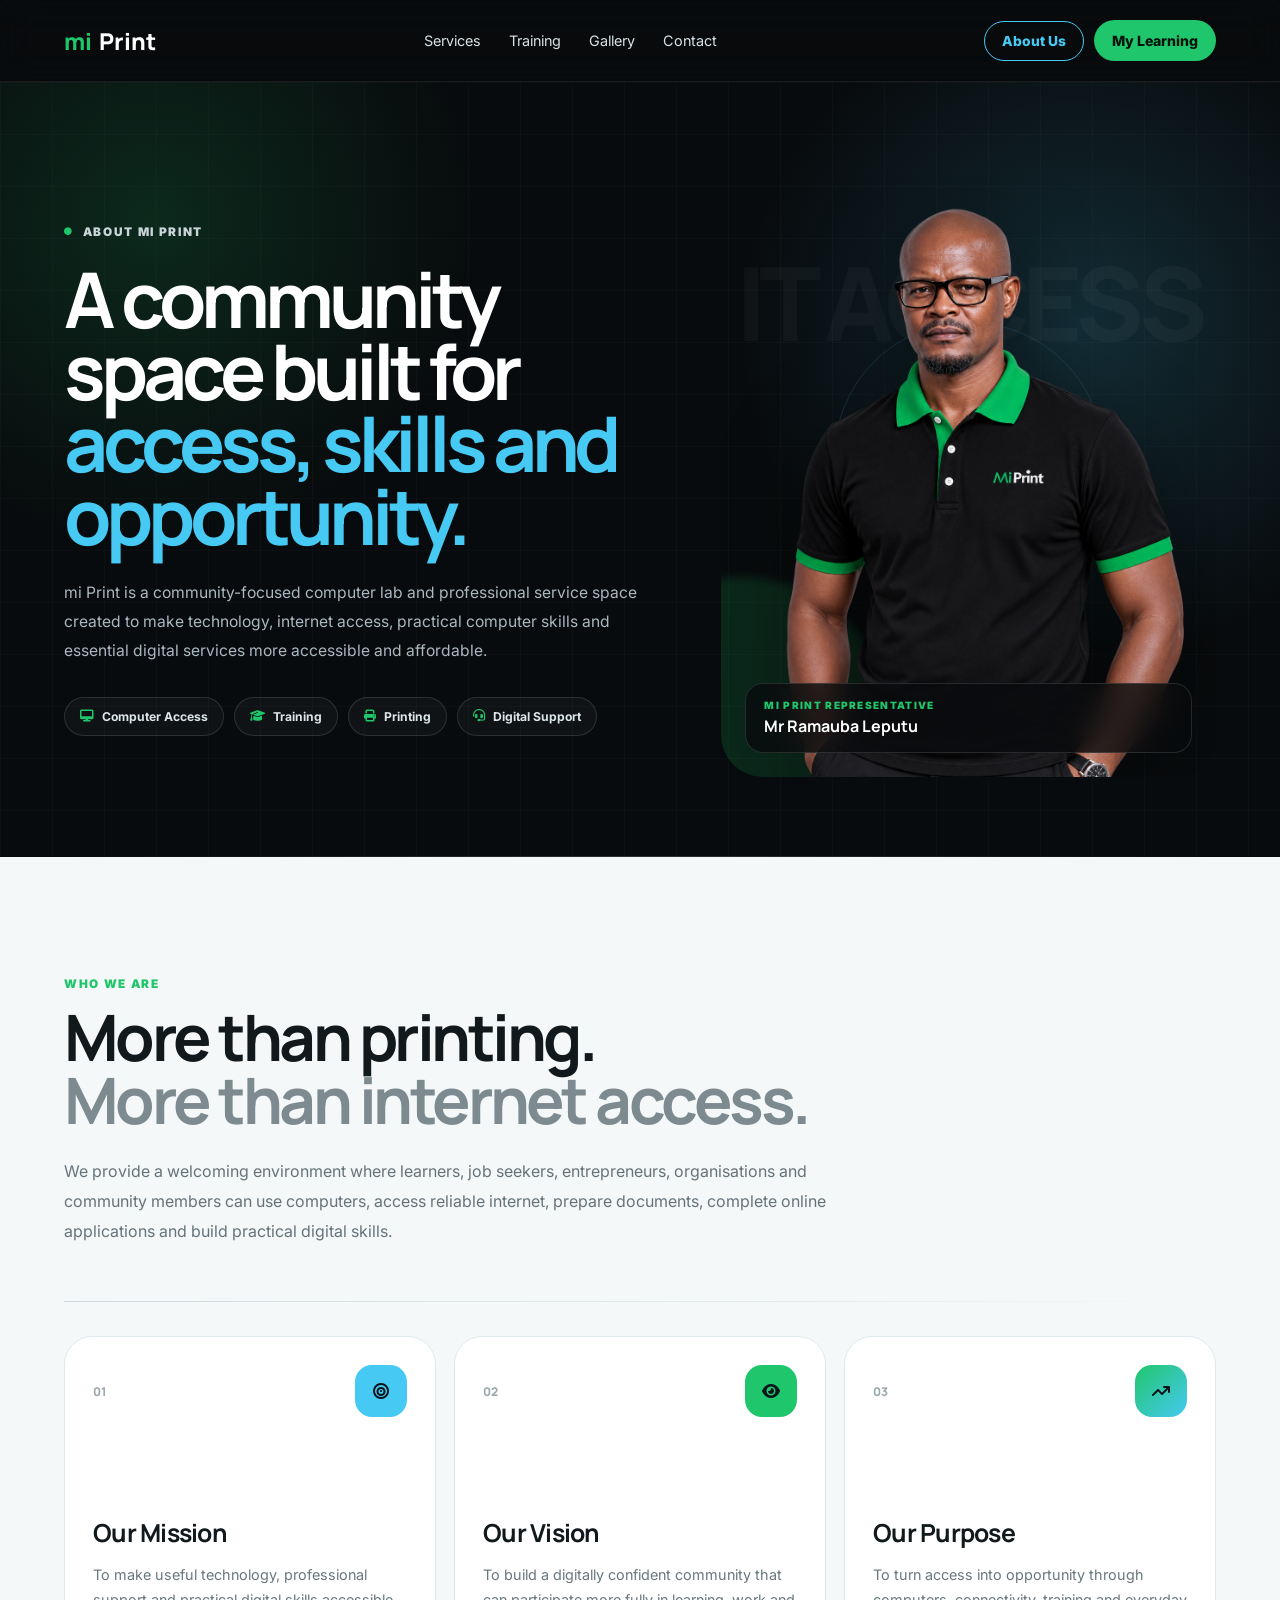
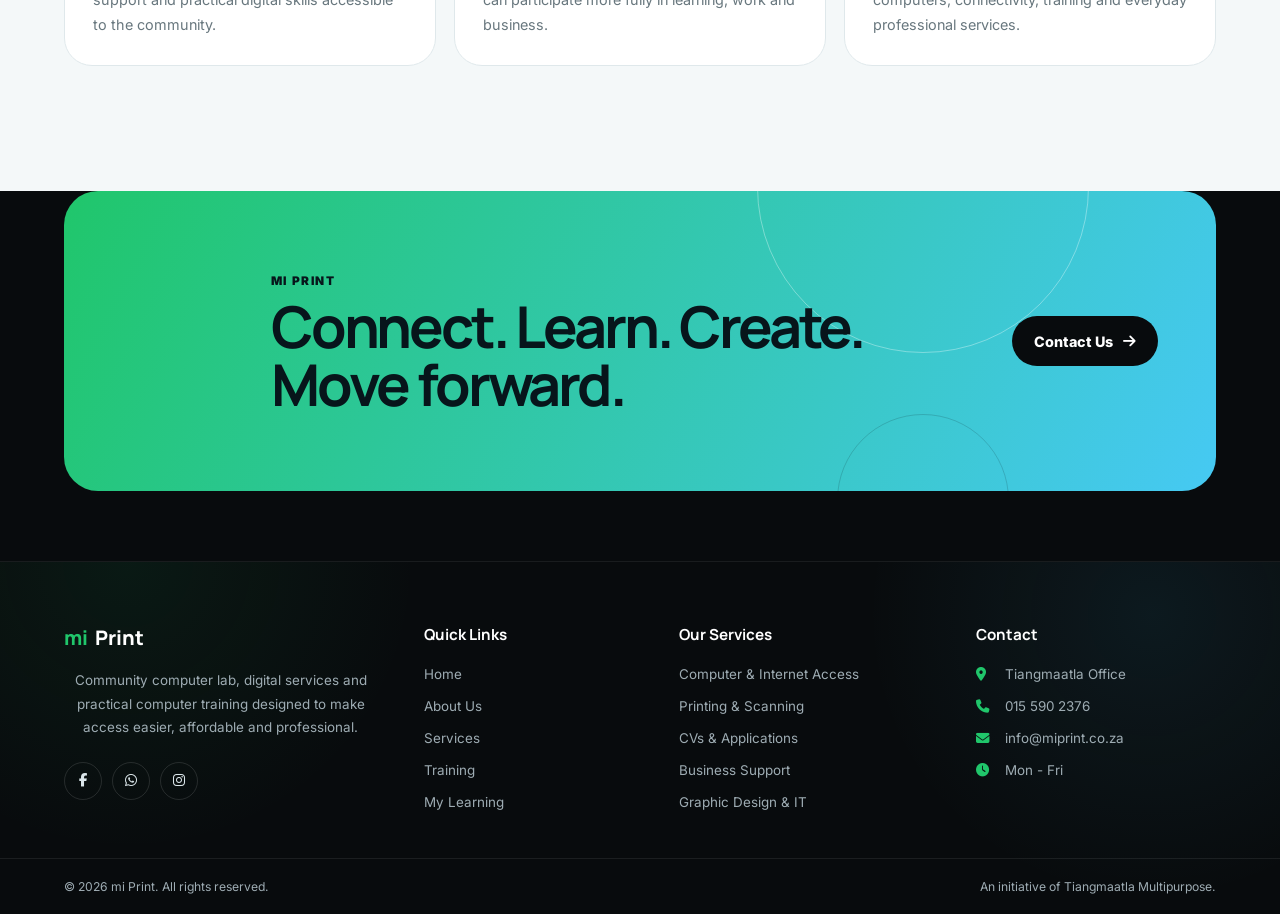
==== about.html @ ff5806e0 "Add files via upload" ====
<!DOCTYPE html>
<html lang="en">
<head>
  <meta charset="UTF-8">
  <meta name="viewport" content="width=device-width, initial-scale=1.0">
  <meta name="description" content="About mi Print - community computer lab, training and digital support initiative.">
  <title>About Us | mi Print</title>

  <link rel="preconnect" href="https://fonts.googleapis.com">
  <link rel="preconnect" href="https://fonts.gstatic.com" crossorigin>
  <link href="https://fonts.googleapis.com/css2?family=Inter:wght@400;500;600;700;800&family=Manrope:wght@500;600;700;800&display=swap" rel="stylesheet">
  <link rel="stylesheet" href="https://cdnjs.cloudflare.com/ajax/libs/font-awesome/6.7.2/css/all.min.css">
  <link rel="stylesheet" href="https://unpkg.com/aos@2.3.1/dist/aos.css">
  <link rel="stylesheet" href="style.css">
  <link rel="stylesheet" href="about.css">
</head>
<body class="about-page">

  <header class="topbar about-topbar">
    <a href="index.html" class="brand" aria-label="mi Print home">
      <span class="brand-mark">mi</span>
      <span class="brand-name">Print</span>
    </a>

    <nav class="nav">
      <a href="index.html#services">Services</a>
      <a href="index.html#training">Training</a>
      <a href="index.html#gallery">Gallery</a>
      <a href="index.html#contact">Contact</a>
    </nav>

    <div class="nav-actions">
      <a href="about.html" class="nav-about active">About Us</a>
      <a href="learning.html" class="nav-cta">My Learning</a>
    </div>
  </header>

  <main>
    <section class="about-hero">
      <div class="hero-copy" data-aos="fade-up">
        <span class="eyebrow"><i class="fa-solid fa-circle"></i> About mi Print</span>
        <h1>A community space built for <span>access, skills and opportunity.</span></h1>
        <p>
          mi Print is a community-focused computer lab and professional service space created to make
          technology, internet access, practical computer skills and essential digital services more
          accessible and affordable.
        </p>

        <div class="about-tags">
          <span><i class="fa-solid fa-desktop"></i> Computer Access</span>
          <span><i class="fa-solid fa-graduation-cap"></i> Training</span>
          <span><i class="fa-solid fa-print"></i> Printing</span>
          <span><i class="fa-solid fa-headset"></i> Digital Support</span>
        </div>
      </div>

      <div class="hero-person" data-aos="fade-left">
        <div class="person-stage">
          <span class="stage-word">IT ACCESS</span>
          <div class="stage-orbit orbit-one"></div>
          <div class="stage-orbit orbit-two"></div>
          <img src="assets/images/im/003.png" alt="mi Print representative">
          <div class="person-badge">
            <span>mi Print Representative</span>
            <strong>Mr Ramauba Leputu</strong>
          </div>
        </div>
      </div>
    </section>

    <section class="about-story">
      <div class="story-intro" data-aos="fade-up">
        <span class="section-kicker">Who we are</span>
        <h2>More than printing. <span>More than internet access.</span></h2>
        <p>
          We provide a welcoming environment where learners, job seekers, entrepreneurs, organisations
          and community members can use computers, access reliable internet, prepare documents, complete
          online applications and build practical digital skills.
        </p>
      </div>

      <div class="story-divider" aria-hidden="true"></div>

      <div class="about-story-grid">
        <article data-aos="fade-up" data-aos-delay="50">
          <div class="value-head">
            <span>01</span>
            <i class="fa-solid fa-bullseye"></i>
          </div>
          <h3>Our Mission</h3>
          <p>To make useful technology, professional support and practical digital skills accessible to the community.</p>
        </article>

        <article data-aos="fade-up" data-aos-delay="100">
          <div class="value-head">
            <span>02</span>
            <i class="fa-solid fa-eye"></i>
          </div>
          <h3>Our Vision</h3>
          <p>To build a digitally confident community that can participate more fully in learning, work and business.</p>
        </article>

        <article data-aos="fade-up" data-aos-delay="150">
          <div class="value-head">
            <span>03</span>
            <i class="fa-solid fa-arrow-trend-up"></i>
          </div>
          <h3>Our Purpose</h3>
          <p>To turn access into opportunity through computers, connectivity, training and everyday professional services.</p>
        </article>
      </div>
    </section>

    <section class="about-bottom-cta" data-aos="fade-up">
      <div class="cta-lines" aria-hidden="true"></div>
      <div>
        <span>mi Print</span>
        <h2>Connect. Learn. Create. <strong>Move forward.</strong></h2>
      </div>
      <a href="index.html#contact" class="btn btn-light">Contact Us <i class="fa-solid fa-arrow-right"></i></a>
    </section>
  </main>

  <footer class="site-footer about-footer">
    <div class="footer-main">
      <div class="footer-brand-block">
        <a href="index.html" class="brand footer-brand">
          <span class="brand-mark">mi</span>
          <span class="brand-name">Print</span>
        </a>
        <p>Community computer lab, digital services and practical computer training designed to make access easier, affordable and professional.</p>
        <div class="footer-socials">
          <a href="#" aria-label="Facebook"><i class="fa-brands fa-facebook-f"></i></a>
          <a href="#" aria-label="WhatsApp"><i class="fa-brands fa-whatsapp"></i></a>
          <a href="#" aria-label="Instagram"><i class="fa-brands fa-instagram"></i></a>
        </div>
      </div>

      <div class="footer-column">
        <h4>Quick Links</h4>
        <a href="index.html">Home</a>
        <a href="about.html">About Us</a>
        <a href="index.html#services">Services</a>
        <a href="index.html#training">Training</a>
        <a href="learning.html">My Learning</a>
      </div>

      <div class="footer-column">
        <h4>Our Services</h4>
        <a href="index.html#services">Computer & Internet Access</a>
        <a href="index.html#services">Printing & Scanning</a>
        <a href="index.html#services">CVs & Applications</a>
        <a href="index.html#services">Business Support</a>
        <a href="index.html#services">Graphic Design & IT</a>
      </div>

      <div class="footer-column">
        <h4>Contact</h4>
        <span><i class="fa-solid fa-location-dot"></i> Tiangmaatla Office</span>
        <span><i class="fa-solid fa-phone"></i> 015 590 2376</span>
        <span><i class="fa-solid fa-envelope"></i> info@miprint.co.za</span>
        <span><i class="fa-solid fa-clock"></i> Mon - Fri</span>
      </div>
    </div>

    <div class="footer-bottom">
      <span>© 2026 mi Print. All rights reserved.</span>
      <span>An initiative of Tiangmaatla Multipurpose.</span>
    </div>
  </footer>

  <script src="https://unpkg.com/aos@2.3.1/dist/aos.js"></script>
  <script>AOS.init({duration:700, once:true, offset:50});</script>
</body>
</html>
---- style.css ----
* {
  box-sizing: border-box;
  margin: 0;
  padding: 0;
}

:root {
  --green: #20c66b;
  --green-dark: #12934b;
  --blue: #46c9f3;
  --black: #080b0d;
  --black-soft: #11171b;
  --white: #ffffff;
  --muted: #91a0a8;
  --surface: #f5f8f9;
  --border: rgba(255,255,255,.10);
  --radius-lg: 32px;
  --radius-md: 22px;
}

html {
  scroll-behavior: smooth;
}

body {
  font-family: "Inter", sans-serif;
  color: var(--black);
  background: var(--white);
  overflow-x: hidden;
}

a {
  color: inherit;
  text-decoration: none;
}

img {
  width: 100%;
  display: block;
}

.topbar {
  height: 82px;
  display: flex;
  align-items: center;
  justify-content: space-between;
  gap: 30px;
  padding: 0 5vw;
  background: rgba(8,11,13,.94);
  color: var(--white);
  position: sticky;
  top: 0;
  z-index: 1000;
  backdrop-filter: blur(18px);
}

.brand {
  display: inline-flex;
  align-items: center;
  gap: 7px;
  font-family: "Manrope", sans-serif;
  font-size: 1.45rem;
  font-weight: 800;
}

.brand-mark {
  color: var(--green);
}

.brand-name {
  color: var(--white);
}

.nav {
  display: flex;
  gap: 28px;
  font-size: .9rem;
  color: #d9e2e6;
}

.nav a:hover {
  color: var(--blue);
}

.nav-cta {
  background: var(--green);
  color: #05130a;
  padding: 12px 18px;
  border-radius: 999px;
  font-size: .88rem;
  font-weight: 800;
}

.hero {
  min-height: calc(100vh - 82px);
  background:
    radial-gradient(circle at 20% 10%, rgba(32,198,107,.14), transparent 28%),
    radial-gradient(circle at 78% 26%, rgba(70,201,243,.13), transparent 26%),
    var(--black);
  color: var(--white);
  padding: 80px 5vw;
  display: grid;
  grid-template-columns: 1.02fr .98fr;
  gap: 6vw;
  align-items: center;
  position: relative;
  overflow: hidden;
}

.hero-content {
  max-width: 700px;
  position: relative;
  z-index: 2;
}

.eyebrow,
.section-kicker {
  display: inline-flex;
  align-items: center;
  gap: 10px;
  font-size: .77rem;
  font-weight: 800;
  letter-spacing: .14em;
  text-transform: uppercase;
}

.eyebrow {
  color: #b7c7ce;
}

.eyebrow i {
  color: var(--green);
  font-size: .45rem;
}

.hero h1 {
  font-family: "Manrope", sans-serif;
  font-size: clamp(3.4rem, 6vw, 7rem);
  line-height: .92;
  letter-spacing: -.065em;
  margin: 25px 0 30px;
}

.hero h1 span {
  color: var(--blue);
}

.hero p {
  max-width: 660px;
  color: #aebcc3;
  line-height: 1.8;
  font-size: 1.04rem;
}

.hero-actions,
.cta-actions {
  display: flex;
  flex-wrap: wrap;
  gap: 12px;
  margin-top: 34px;
}

.btn {
  min-height: 50px;
  display: inline-flex;
  align-items: center;
  justify-content: center;
  gap: 10px;
  padding: 0 22px;
  border-radius: 999px;
  font-weight: 800;
  font-size: .9rem;
  transition: .25s ease;
}

.btn-primary {
  background: var(--green);
  color: #05130a;
}

.btn-primary:hover {
  transform: translateY(-2px);
  background: #32d87e;
}

.btn-ghost {
  border: 1px solid rgba(255,255,255,.18);
  color: var(--white);
}

.btn-ghost:hover {
  border-color: var(--blue);
  color: var(--blue);
}

.hero-stats {
  display: grid;
  grid-template-columns: repeat(3, 1fr);
  gap: 10px;
  margin-top: 52px;
}

.hero-stats div {
  padding: 20px 16px;
  border-top: 1px solid rgba(255,255,255,.16);
}

.hero-stats strong,
.hero-stats span {
  display: block;
}

.hero-stats strong {
  font-family: "Manrope", sans-serif;
  font-size: 1rem;
}

.hero-stats span {
  margin-top: 6px;
  color: #7f9098;
  font-size: .75rem;
}

.hero-visual {
  position: relative;
  z-index: 2;
}

.visual-frame {
  min-height: 620px;
  border-radius: 36px;
  overflow: hidden;
  position: relative;
  border: 1px solid rgba(255,255,255,.1);
}

.visual-frame::after {
  content: "";
  position: absolute;
  inset: 0;
  background: linear-gradient(to top, rgba(4,8,10,.68), transparent 55%);
}

.visual-frame > img {
  width: 100%;
  height: 100%;
  min-height: 620px;
  object-fit: cover;
}

.floating-card {
  position: absolute;
  z-index: 3;
  display: flex;
  align-items: center;
  gap: 14px;
  background: rgba(8,11,13,.84);
  border: 1px solid rgba(255,255,255,.12);
  backdrop-filter: blur(14px);
  padding: 15px 18px;
  border-radius: 18px;
  min-width: 215px;
}

.floating-card i {
  width: 40px;
  height: 40px;
  display: grid;
  place-items: center;
  border-radius: 12px;
  background: rgba(32,198,107,.15);
  color: var(--green);
}

.floating-card strong,
.floating-card span {
  display: block;
}

.floating-card strong {
  font-size: .88rem;
}

.floating-card span {
  color: #9aabb3;
  font-size: .7rem;
  margin-top: 3px;
}

.card-top {
  top: 30px;
  right: 30px;
}

.card-bottom {
  bottom: 30px;
  left: 30px;
}

.section {
  padding: 110px 5vw;
}

.services-section {
  background: var(--surface);
}

.section-heading {
  max-width: 760px;
  margin-bottom: 48px;
}

.section-kicker {
  color: var(--green-dark);
}

.section-heading h2,
.training-copy h2,
.cta-content h2 {
  font-family: "Manrope", sans-serif;
  letter-spacing: -.045em;
}

.section-heading h2 {
  font-size: clamp(2.4rem, 4.5vw, 4.7rem);
  margin: 12px 0 18px;
}

.section-heading p {
  color: #627078;
  line-height: 1.75;
}

.services-grid {
  display: grid;
  grid-template-columns: repeat(3, 1fr);
  gap: 18px;
}

.service-card {
  background: var(--white);
  border: 1px solid #e5eaed;
  padding: 30px;
  border-radius: var(--radius-md);
  min-height: 200px;
  display: flex;
  flex-direction: column;
  transition: .25s ease;
}

.service-card.featured {
  background: var(--black);
  color: var(--white);
  border-color: var(--black);
}

.icon-wrap {
  width: 52px;
  height: 52px;
  display: grid;
  place-items: center;
  border-radius: 16px;
  background: rgba(70,201,243,.14);
  color: #0ea5d3;
  font-size: 1.15rem;
}

.featured .icon-wrap {
  background: rgba(32,198,107,.14);
  color: var(--green);
}

.service-card h3 {
  margin: 26px 0 12px;
  font-family: "Manrope", sans-serif;
  font-size: 1.15rem;
}

.service-card p {
  color: #68767e;
  line-height: 1.65;
  font-size: .9rem;
}

.featured p {
  color: #9fb0b8;
}

.service-card > span {
  margin-top: auto;
  padding-top: 20px;
  color: var(--green);
  text-transform: uppercase;
  font-size: .7rem;
  font-weight: 800;
  letter-spacing: .11em;
}

.training-section {
  display: grid;
  grid-template-columns: .82fr 1.18fr;
  gap: 7vw;
  align-items: center;
  background: var(--white);
}

.training-copy h2 {
  font-size: clamp(2.4rem, 4vw, 4.3rem);
  line-height: 1;
  margin: 12px 0 22px;
}

.training-copy > p {
  color: #617077;
  line-height: 1.8;
}

.training-list {
  display: grid;
  gap: 13px;
  margin-top: 28px;
}

.training-list div {
  display: flex;
  align-items: center;
  gap: 12px;
  font-weight: 700;
  font-size: .91rem;
}

.training-list i {
  width: 25px;
  height: 25px;
  display: grid;
  place-items: center;
  background: rgba(32,198,107,.12);
  color: var(--green-dark);
  border-radius: 50%;
  font-size: .7rem;
}

.learning-note {
  margin-top: 32px;
  display: flex;
  gap: 14px;
  padding: 18px;
  border: 1px solid #dde6e9;
  border-radius: 18px;
  background: #f8fbfc;
}

.learning-note > i {
  width: 42px;
  height: 42px;
  display: grid;
  place-items: center;
  border-radius: 50%;
  background: var(--blue);
  color: #03212c;
}

.learning-note strong,
.learning-note span {
  display: block;
}

.learning-note strong {
  font-size: .88rem;
}

.learning-note span {
  color: #74838a;
  font-size: .76rem;
  margin-top: 4px;
}

.gallery-wrap {
  min-width: 0;
}

.labGallery {
  border-radius: 30px;
  overflow: hidden;
  background: var(--black);
}

.swiper-slide {
  height: 590px;
  position: relative;
}

.swiper-slide::after {
  content: "";
  position: absolute;
  inset: 0;
  background: linear-gradient(to top, rgba(0,0,0,.55), transparent 50%);
}

.swiper-slide img {
  height: 100%;
  object-fit: cover;
}

.slide-caption {
  position: absolute;
  left: 26px;
  bottom: 78px;
  z-index: 2;
  color: white;
  display: flex;
  align-items: baseline;
  gap: 10px;
}

.slide-caption span {
  color: var(--green);
  font-size: .78rem;
  font-weight: 800;
}

.slide-caption strong {
  font-family: "Manrope", sans-serif;
  font-size: 2rem;
}

.gallery-controls {
  height: 58px;
  position: absolute;
  left: 20px;
  right: 20px;
  bottom: 12px;
  z-index: 5;
  display: flex;
  align-items: center;
  gap: 14px;
}

.gallery-prev,
.gallery-next {
  width: 42px;
  height: 42px;
  border-radius: 50%;
  border: 1px solid rgba(255,255,255,.16);
  background: rgba(8,11,13,.72);
  color: white;
  cursor: pointer;
}

.swiper-pagination {
  position: static !important;
  flex: 1;
}

.swiper-pagination-bullet {
  background: white;
  opacity: .35;
}

.swiper-pagination-bullet-active {
  opacity: 1;
  background: var(--green);
}

.cta-section {
  margin: 0 5vw 60px;
  min-height: 420px;
  border-radius: 36px;
  background:
    linear-gradient(120deg, rgba(32,198,107,.97), rgba(70,201,243,.92));
  position: relative;
  overflow: hidden;
  display: flex;
  align-items: center;
  padding: 60px;
}

.cta-content {
  max-width: 780px;
  position: relative;
  z-index: 2;
}

.cta-content > span {
  text-transform: uppercase;
  letter-spacing: .12em;
  font-weight: 900;
  font-size: .75rem;
}

.cta-content h2 {
  font-size: clamp(2.6rem, 5vw, 5.5rem);
  line-height: .95;
  margin: 12px 0 20px;
  max-width: 900px;
}

.cta-content p {
  max-width: 620px;
  line-height: 1.7;
  color: rgba(0,0,0,.65);
}

.btn-light {
  background: var(--black);
  color: white;
}

.btn-outline-light {
  border: 1px solid rgba(0,0,0,.35);
}

.cta-pattern {
  position: absolute;
  width: 460px;
  height: 460px;
  right: -80px;
  top: -90px;
  border-radius: 50%;
  border: 80px solid rgba(255,255,255,.12);
}

footer {
  background: var(--black);
  color: #8b9aa2;
  padding: 44px 5vw;
  display: grid;
  grid-template-columns: auto 1fr auto;
  align-items: center;
  gap: 30px;
  font-size: .78rem;
}

.footer-brand {
  font-size: 1.25rem;
}

footer p {
  text-align: center;
}

@media (max-width: 1050px) {
  .nav {
    display: none;
  }

  .hero,
  .training-section {
    grid-template-columns: 1fr;
  }

  .hero {
    padding-top: 65px;
  }

  .hero-visual {
    max-width: 800px;
  }

  .visual-frame,
  .visual-frame > img {
    min-height: 520px;
  }

  .services-grid {
    grid-template-columns: repeat(2, 1fr);
  }

  .training-copy {
    max-width: 700px;
  }
}

@media (max-width: 700px) {
  .topbar {
    height: 70px;
    padding: 0 20px;
  }

  .nav-cta {
    padding: 10px 14px;
    font-size: .78rem;
  }

  .hero,
  .section {
    padding-left: 20px;
    padding-right: 20px;
  }

  .hero {
    min-height: auto;
    padding-top: 55px;
    padding-bottom: 55px;
  }

  .hero h1 {
    font-size: clamp(3rem, 16vw, 4.9rem);
  }

  .hero-stats {
    grid-template-columns: 1fr;
  }

  .hero-stats div {
    padding-left: 0;
  }

  .visual-frame,
  .visual-frame > img {
    min-height: 430px;
  }

  .floating-card {
    min-width: unset;
    max-width: calc(100% - 36px);
  }

  .card-top {
    top: 18px;
    right: 18px;
  }

  .card-bottom {
    left: 18px;
    bottom: 18px;
  }

  .section {
    padding-top: 80px;
    padding-bottom: 80px;
  }

  .services-grid {
    grid-template-columns: 1fr;
  }

  .training-section {
    gap: 50px;
  }

  .swiper-slide {
    height: 470px;
  }

  .cta-section {
    margin: 0 20px 35px;
    min-height: 430px;
    padding: 38px 25px;
    border-radius: 28px;
  }

  .cta-actions {
    align-items: stretch;
    flex-direction: column;
  }

  footer {
    grid-template-columns: 1fr;
    text-align: center;
  }

  footer p {
    text-align: center;
  }

  .footer-brand {
    margin: auto;
  }
}

.nav-actions {
  display: flex;
  align-items: center;
  gap: 10px;
}

.nav-about {
  color: #eaf1f4;
  border: 1px solid rgba(255,255,255,.18);
  padding: 11px 17px;
  border-radius: 999px;
  font-size: .86rem;
  font-weight: 800;
  transition: .25s ease;
}

.nav-about:hover {
  color: var(--blue);
  border-color: var(--blue);
}

.hero {
  padding-top: 32px;
  padding-bottom: 70px;
  isolation: isolate;
}

.hero-bg-slider,
.hero-bg-overlay {
  position: absolute;
  inset: 0;
}

.hero-bg-slider {
  z-index: -4;
}

.hero-bg-slide {
  background-size: cover;
  background-position: center;
  transform: scale(1.04);
}

.hero-bg-overlay {
  z-index: -3;
  background:
    linear-gradient(90deg, rgba(8,11,13,.94) 0%, rgba(8,11,13,.80) 40%, rgba(8,11,13,.42) 72%, rgba(8,11,13,.60) 100%),
    linear-gradient(to bottom, rgba(8,11,13,.32) 0%, rgba(8,11,13,.08) 44%, rgba(8,11,13,.78) 82%, #080b0d 100%);
}

.hero-orb {
  z-index: -2;
}

.hero-content,
.hero-visual {
  z-index: 2;
}

.service-card {
  border: 0;
}

.service-card.card-black {
  background: #080b0d;
  color: #fff;
}

.service-card.card-blue {
  background: #0b6f9f;
  color: #fff;
}

.service-card.card-green {
  background: #159653;
  color: #fff;
}

.service-card.card-purple {
  background: #6952a3;
  color: #fff;
}

.service-card.card-orange {
  background: #d86f29;
  color: #fff;
}

.service-card.card-sky {
  background: #45bfe8;
  color: #04151c;
}

.service-card.card-blue p,
.service-card.card-green p,
.service-card.card-purple p,
.service-card.card-orange p,
.service-card.card-black p {
  color: rgba(255,255,255,.76);
}

.service-card.card-sky p {
  color: rgba(4,21,28,.70);
}

.service-card.card-blue .icon-wrap,
.service-card.card-green .icon-wrap,
.service-card.card-purple .icon-wrap,
.service-card.card-orange .icon-wrap,
.service-card.card-sky .icon-wrap {
  background: rgba(255,255,255,.16);
  color: #fff;
}

.service-card.card-sky .icon-wrap {
  background: rgba(0,0,0,.10);
  color: #04151c;
}

.service-card:hover {
  box-shadow: 0 22px 46px rgba(9,24,30,.15);
}

.cta-section {
  padding-right: min(37vw, 500px);
}

.cta-person {
  position: absolute;
  z-index: 2;
  right: 3.5%;
  bottom: -50px;
  height: 105%;
  width: auto;
  max-width: 39%;
  object-fit: contain;
  object-position: bottom right;
  pointer-events: none;
}

.cta-pattern {
  z-index: 1;
}

@media (max-width: 900px) {
  .cta-section {
    padding-right: 38px;
    padding-bottom: 250px;
  }

  .cta-person {
    right: 50%;
    transform: translateX(50%);
    height: 255px;
    max-width: 75%;
  }
}

@media (max-width: 700px) {
  .nav-actions {
    gap: 7px;
  }

  .nav-about,
  .nav-cta {
    padding: 9px 11px;
    font-size: .72rem;
  }

  .hero {
    padding-top: 24px;
  }
}

.hero {
  min-height: 650px;
  padding-top: 8px !important;
  padding-bottom: 38px !important;
  align-items: center;
}
.hero-content {
  margin-top: -18px;
  padding-top: 0;
}
.hero h1 {
  margin-top: 14px;
  margin-bottom: 24px;
}
.hero-stats {
  margin-top: 28px;
}
.visual-frame,
.visual-frame > img {
  min-height: 470px;
}
.site-footer {
  background: #080b0d;
  color: #93a1a8;
  padding: 0;
  display: block;
  font-size: .84rem;
}
.footer-main {
  padding: 62px 5vw 46px;
  display: grid;
  grid-template-columns: 1.5fr 1fr 1.2fr 1.15fr;
  gap: 46px;
  border-bottom: 1px solid rgba(255,255,255,.08);
}
.footer-brand-block p {
  max-width: 420px;
  margin-top: 18px;
  color: #8fa0a8;
  line-height: 1.75;
}
.footer-socials {
  display: flex;
  gap: 10px;
  margin-top: 22px;
}
.footer-socials a {
  width: 38px;
  height: 38px;
  display: grid;
  place-items: center;
  border-radius: 50%;
  border: 1px solid rgba(255,255,255,.12);
  color: #dbe6ea;
  transition: .25s ease;
}
.footer-socials a:hover {
  color: #07150d;
  background: var(--green);
  border-color: var(--green);
}
.footer-column {
  display: flex;
  flex-direction: column;
  gap: 11px;
}
.footer-column h4 {
  color: #fff;
  font-family: "Manrope", sans-serif;
  font-size: .95rem;
  margin-bottom: 8px;
}
.footer-column a,
.footer-column span {
  color: #8fa0a8;
  line-height: 1.55;
}
.footer-column a:hover {
  color: var(--blue);
}
.footer-column span i {
  width: 18px;
  color: var(--green);
  margin-right: 7px;
}
.footer-bottom {
  padding: 20px 5vw;
  display: flex;
  justify-content: space-between;
  gap: 20px;
  color: #6e7d84;
  font-size: .76rem;
}
@media (max-width: 1050px) {
  .hero {
    min-height: auto;
    padding-top: 22px !important;
  }
  .hero-content {
    margin-top: 0;
  }
  .footer-main {
    grid-template-columns: repeat(2, 1fr);
  }
}
@media (max-width: 700px) {
  .hero {
    padding-top: 12px !important;
    padding-bottom: 32px !important;
  }
  .visual-frame,
  .visual-frame > img {
    min-height: 370px;
  }
  .footer-main {
    grid-template-columns: 1fr;
    padding: 48px 20px 34px;
    gap: 34px;
  }
  .footer-bottom {
    padding: 18px 20px;
    flex-direction: column;
  }
}

.hero-visual {
  position: relative;
  min-width: 0;
  display: flex;
  flex-direction: column;
  justify-content: center;
  gap: 22px;
}

.hero-product-stage {
  min-height: 300px;
  position: relative;
  display: flex;
  align-items: flex-end;
  justify-content: center;
  overflow: hidden;
  border-radius: 30px;
}

.hero-product-image {
  width: min(78%, 520px);
  height: 285px;
  object-fit: fit;
  object-position: center;
  border-radius: 24px 24px 0 0;
  position: relative;
  z-index: 2;
  mix-blend-mode: normal;
}

.product-badge i {
  color: var(--green);
}

.hero-marquee-wrap {
  position: relative;
  overflow: hidden;
  padding: 2px 0;
}

.hero-marquee {
  overflow: hidden;
  -webkit-mask-image: linear-gradient(to right, transparent 0%, #000 9%, #000 100%);
  mask-image: linear-gradient(to right, transparent 0%, #000 9%, #000 100%);
}

.hero-marquee-track {
  display: flex;
  width: max-content;
  gap: 14px;
  animation: heroMarqueeLeft 34s linear infinite;
  will-change: transform;
}

.hero-mini-card {
  flex: 0 0 auto;
  width: 190px;
  height: 126px;
  border-radius: 18px;
  overflow: hidden;
  border: 1px solid rgba(255,255,255,.10);
  background: #11171b;
  box-shadow: 0 12px 30px rgba(0,0,0,.16);
}

.hero-mini-card img {
  width: 100%;
  height: 100%;
  object-fit: cover;
}

@keyframes heroMarqueeLeft {
  from {
    transform: translateX(0);
  }
  to {
    transform: translateX(calc(-50% - 7px));
  }
}

.hero-marquee:hover .hero-marquee-track {
  animation-play-state: paused;
}

@media (min-width: 1051px) {
  .hero-visual {
    margin-left: -18px;
  }

  .hero-marquee-wrap::before {
    content: "";
    position: absolute;
    z-index: 5;
    left: 0;
    top: 0;
    bottom: 0;
    width: 105px;
    pointer-events: none;
    background: linear-gradient(to right, rgba(8,11,13,.96), rgba(8,11,13,.56), transparent);
  }
}

@media (max-width: 1050px) {
  .hero-product-stage {
    min-height: 280px;
  }

  .hero-product-image {
    height: 265px;
    width: min(75%, 500px);
  }

  .hero-marquee {
    -webkit-mask-image: linear-gradient(to right, transparent 0%, #000 7%, #000 93%, transparent 100%);
    mask-image: linear-gradient(to right, transparent 0%, #000 7%, #000 93%, transparent 100%);
  }
}

@media (max-width: 700px) {
  .hero-visual {
    gap: 16px;
  }

  .hero-product-stage {
    min-height: 230px;
    border-radius: 24px;
  }

  .hero-product-image {
    height: 220px;
    width: 84%;
    border-radius: 20px 20px 0 0;
  }

  .product-badge {
    top: 12px;
    right: 12px;
    font-size: .64rem;
  }

  .hero-mini-card {
    width: 150px;
    height: 100px;
    border-radius: 15px;
  }

  .hero-marquee-track {
    gap: 10px;
    animation-duration: 28s;
  }
}

@media (prefers-reduced-motion: reduce) {
  .hero-marquee-track {
    animation-play-state: paused;
  }
}

.miprinter-admin-mode{min-height:100vh;background:radial-gradient(circle at 16% 10%,rgba(32,198,107,.12),transparent 25%),radial-gradient(circle at 84% 18%,rgba(70,201,243,.11),transparent 23%),#080b0d;color:#fff}
.miprinter-admin-view{min-height:100vh;padding:28px 5vw 55px}
.miprinter-admin-view[hidden]{display:none!important}
.miprinter-admin-shell{width:min(1280px,100%);margin:0 auto}
.miprinter-admin-topbar{display:flex;justify-content:space-between;align-items:center;gap:18px;margin-bottom:42px}
.miprinter-admin-brand{font:800 1.45rem "Manrope",sans-serif}
.miprinter-admin-brand small{color:#617179;font-size:.72rem}
.miprinter-live-pill{display:inline-flex;align-items:center;gap:8px;padding:9px 13px;border:1px solid rgba(255,255,255,.1);border-radius:999px;color:#bdcbd1;font-size:.74rem}
.miprinter-live-pill i{color:var(--green);font-size:.5rem}
.miprinter-admin-hero{display:flex;justify-content:space-between;align-items:flex-end;gap:30px;margin-bottom:28px}
.miprinter-admin-hero h1{font:800 clamp(3rem,6vw,6rem)/.92 "Manrope",sans-serif;letter-spacing:-.06em;margin-top:10px}
.miprinter-admin-hero h1 span{color:var(--blue)}
.miprinter-admin-hero p{max-width:640px;margin-top:14px;color:#87979f;line-height:1.7}
.miprinter-admin-actions-top{display:flex;gap:10px}
.miprinter-admin-home,.miprinter-admin-refresh{min-height:44px;padding:0 15px;display:inline-flex;align-items:center;justify-content:center;gap:8px;border:1px solid rgba(255,255,255,.11);border-radius:999px;background:rgba(255,255,255,.035);color:#fff;cursor:pointer;font-weight:800;font-size:.78rem}
.miprinter-admin-refresh.loading i{animation:miprinterSpin .8s linear infinite}
@keyframes miprinterSpin{to{transform:rotate(360deg)}}
.miprinter-admin-stats{display:grid;grid-template-columns:repeat(3,1fr);gap:14px;margin-bottom:20px}
.miprinter-admin-stats article{padding:21px;border-radius:20px;background:#10161a;border:1px solid rgba(255,255,255,.07)}
.miprinter-admin-stats strong,.miprinter-admin-stats span{display:block}
.miprinter-admin-stats strong{font:800 1.8rem "Manrope",sans-serif}
.miprinter-admin-stats span{margin-top:5px;color:#71828a;font-size:.75rem}
.miprinter-admin-queue{display:grid;gap:13px}
.miprinter-job{display:grid;grid-template-columns:auto 1fr auto;align-items:center;gap:18px;padding:18px;border-radius:22px;background:#10161a;border:1px solid rgba(255,255,255,.07)}
.miprinter-job-icon{width:54px;height:54px;border-radius:16px;display:grid;place-items:center;background:rgba(70,201,243,.11);color:var(--blue);font-size:1.2rem}
.miprinter-job-main{min-width:0}
.miprinter-job-ref,.miprinter-job-name{display:block}
.miprinter-job-ref{font-family:"Manrope",sans-serif;font-size:.98rem}
.miprinter-job-name{color:#a6b3b9;margin-top:4px;white-space:nowrap;overflow:hidden;text-overflow:ellipsis}
.miprinter-job-meta{display:flex;flex-wrap:wrap;gap:9px 18px;margin-top:9px;color:#6f8088;font-size:.72rem}
.miprinter-job-meta span{display:inline-flex;align-items:center;gap:6px}
.miprinter-countdown{color:var(--green);font-weight:800}
.miprinter-countdown.warning{color:#ffb84d}
.miprinter-countdown.danger{color:#ff7373}
.miprinter-job-actions{display:flex;flex-wrap:wrap;justify-content:flex-end;gap:8px}
.miprinter-job-actions button{min-height:40px;border-radius:999px;padding:0 13px;cursor:pointer;display:inline-flex;align-items:center;gap:7px;font-size:.75rem;font-weight:800}
.miprinter-view-btn{color:var(--blue);background:rgba(70,201,243,.1);border:1px solid rgba(70,201,243,.15)}
.miprinter-print-btn{background:var(--green);color:#04150a;border:0}
.miprinter-delete-btn{color:#ff9c9c;background:rgba(255,107,107,.09);border:1px solid rgba(255,107,107,.14)}
.miprinter-admin-empty{min-height:220px;border:1px dashed rgba(255,255,255,.11);border-radius:22px;display:grid;place-items:center;align-content:center;gap:8px;text-align:center;color:#72828a}
.miprinter-admin-empty i{font-size:2rem;color:#3c4c54;margin-bottom:4px}
.miprinter-admin-error{padding:24px;border-radius:18px;background:rgba(255,107,107,.08);border:1px solid rgba(255,107,107,.15);color:#ffc4c4}
.miprinter-admin-error strong,.miprinter-admin-error span{display:block}
.miprinter-admin-error span{margin-top:7px;font-size:.78rem}
@media(max-width:900px){.miprinter-admin-hero{align-items:flex-start;flex-direction:column}.miprinter-admin-stats{grid-template-columns:1fr}.miprinter-job{grid-template-columns:auto 1fr}.miprinter-job-actions{grid-column:1/-1;justify-content:flex-start;padding-left:72px}}
@media(max-width:600px){.miprinter-admin-view{padding:20px 14px 40px}.miprinter-admin-topbar{align-items:flex-start;flex-direction:column;margin-bottom:30px}.miprinter-admin-actions-top{width:100%}.miprinter-admin-actions-top>*{flex:1}.miprinter-job{grid-template-columns:1fr}.miprinter-job-icon{display:none}.miprinter-job-actions{padding-left:0}.miprinter-job-actions button{flex:1;justify-content:center}}


/* =========================
   YEAR GALLERY
========================= */

.gallery-section {
  padding-top: 100px;
  padding-bottom: 100px;
}

.gallery-years {
  position: relative;
  display: flex;
  justify-content: center;
  align-items: center;
  gap: 0;
  margin: 45px auto 35px;
  max-width: 900px;
}

.gallery-years::before {
  content: "";
  position: absolute;
  left: 0;
  right: 0;
  top: 50%;
  height: 2px;
  background: #d8d8d8;
  transform: translateY(-50%);
}

.gallery-year-btn {
  position: relative;
  z-index: 2;
  border: 0;
  background: #fff;
  padding: 10px 24px;
  font: inherit;
  font-weight: 700;
  font-size: 18px;
  color: #777;
  cursor: pointer;
  transition: 0.25s ease;
}

.gallery-year-btn::before {
  content: "";
  position: absolute;
  top: 50%;
  left: 0;
  width: 1px;
  height: 32px;
  background: #bdbdbd;
  transform: translateY(-50%);
}

.gallery-year-btn:last-child::after {
  content: "";
  position: absolute;
  top: 50%;
  right: 0;
  width: 1px;
  height: 32px;
  background: #bdbdbd;
  transform: translateY(-50%);
}

.gallery-year-btn:hover {
  color: #111;
}

.gallery-year-btn.active {
  color: #111;
}

.year-gallery-grid {
  display: grid;
  grid-template-columns: repeat(4, 1fr);
  gap: 18px;
  margin-top: 30px;
}

.year-gallery-item {
  position: relative;
  overflow: hidden;
  border-radius: 18px;
  background: #f2f2f2;
  aspect-ratio: 4 / 3;
}

.year-gallery-item img {
  width: 100%;
  height: 100%;
  object-fit: cover;
  display: block;
  transition: transform 0.35s ease;
}

.year-gallery-item:hover img {
  transform: scale(1.04);
}

.gallery-empty {
  min-height: 240px;
  display: grid;
  place-items: center;
  align-content: center;
  gap: 8px;
  text-align: center;
  color: #888;
}

.gallery-empty i {
  font-size: 36px;
}

.gallery-empty strong {
  font-size: 18px;
  color: #222;
}

/* TABLET */
@media (max-width: 900px) {
  .year-gallery-grid {
    grid-template-columns: repeat(2, 1fr);
  }

  .gallery-year-btn {
    padding: 10px 18px;
    font-size: 16px;
  }
}

/* MOBILE */
@media (max-width: 600px) {
  .gallery-section {
    padding-top: 70px;
    padding-bottom: 70px;
  }

  .gallery-years {
    justify-content: flex-start;
    overflow-x: auto;
    padding-bottom: 5px;
  }

  .gallery-years::before {
    left: 0;
    right: auto;
    width: max-content;
  }

  .gallery-year-btn {
    flex: 0 0 auto;
    padding: 9px 16px;
    font-size: 15px;
  }

  .year-gallery-grid {
    grid-template-columns: repeat(2, 1fr);
    gap: 10px;
  }

  .year-gallery-item {
    border-radius: 12px;
    aspect-ratio: 1 / 1;
  }
}

/* =========================
   GALLERY ADMIN
========================= */

.gallery-admin-view {
  min-height: 100vh;
  background: #f5f6f8;
  padding: 40px 20px;
}

.gallery-admin-shell {
  width: min(1100px, 100%);
  margin: 0 auto;
}

.gallery-admin-topbar {
  display: flex;
  justify-content: space-between;
  align-items: center;
  gap: 20px;
  margin-bottom: 30px;
}

.gallery-admin-topbar h1 {
  margin: 6px 0 0;
  font-size: clamp(28px, 4vw, 44px);
  color: #111;
}

.gallery-admin-home {
  display: inline-flex;
  align-items: center;
  gap: 8px;
  padding: 12px 18px;
  border-radius: 12px;
  background: #111;
  color: #fff;
  text-decoration: none;
  font-weight: 700;
}

.gallery-upload-card {
  background: #fff;
  border-radius: 22px;
  padding: 28px;
  box-shadow: 0 14px 40px rgba(0, 0, 0, 0.06);
}

.gallery-upload-field {
  display: flex;
  flex-direction: column;
  gap: 8px;
  margin-bottom: 18px;
}

.gallery-upload-field label {
  font-weight: 700;
  color: #222;
}

.gallery-upload-field input,
.gallery-upload-field select {
  width: 100%;
  min-height: 50px;
  padding: 12px 14px;
  border: 1px solid #d8dbe0;
  border-radius: 12px;
  background: #fff;
  font: inherit;
  color: #222;
  outline: none;
}

.gallery-upload-field input:focus,
.gallery-upload-field select:focus {
  border-color: #111;
}

.gallery-upload-btn {
  width: 100%;
  min-height: 52px;
  border: 0;
  border-radius: 12px;
  background: #111;
  color: #fff;
  font: inherit;
  font-weight: 800;
  cursor: pointer;
}

.gallery-upload-btn:disabled {
  opacity: 0.55;
  cursor: not-allowed;
}

.gallery-upload-message {
  margin-top: 14px;
  font-weight: 700;
  color: #555;
}

.gallery-admin-heading {
  display: flex;
  justify-content: space-between;
  align-items: center;
  gap: 20px;
  margin: 35px 0 18px;
}

.gallery-admin-heading h2 {
  margin: 0;
  font-size: 26px;
}

.gallery-admin-heading select {
  min-width: 160px;
  min-height: 44px;
  padding: 10px 12px;
  border: 1px solid #d8dbe0;
  border-radius: 10px;
  background: #fff;
  font: inherit;
}

.gallery-admin-grid {
  display: grid;
  grid-template-columns: repeat(4, 1fr);
  gap: 16px;
}

@media (max-width: 900px) {
  .gallery-admin-grid {
    grid-template-columns: repeat(2, 1fr);
  }
}

@media (max-width: 600px) {
  .gallery-admin-view {
    padding: 25px 14px;
  }

  .gallery-admin-topbar {
    align-items: flex-start;
    flex-direction: column;
  }

  .gallery-admin-home {
    width: 100%;
    justify-content: center;
  }

  .gallery-upload-card {
    padding: 20px;
    border-radius: 16px;
  }

  .gallery-admin-heading {
    align-items: stretch;
    flex-direction: column;
  }

  .gallery-admin-heading select {
    width: 100%;
  }

  .gallery-admin-grid {
    grid-template-columns: repeat(2, 1fr);
    gap: 10px;
  }
}

.gallery-empty[hidden] {
  display: none !important;
}
---- about.css ----
.about-page {
  background: #080b0d;
  color: #fff;
}

.about-page main {
  overflow: hidden;
}

.about-topbar {
  background: rgba(8, 11, 13, .88);
  backdrop-filter: blur(18px);
  border-bottom: 1px solid rgba(255,255,255,.07);
}

.about-page .nav a {
  position: relative;
}

.about-page .nav a::after {
  content: "";
  position: absolute;
  left: 0;
  right: 0;
  bottom: -8px;
  height: 2px;
  background: linear-gradient(90deg, var(--green), var(--blue));
  transform: scaleX(0);
  transform-origin: left;
  transition: transform .25s ease;
}

.about-page .nav a:hover::after {
  transform: scaleX(1);
}

.about-hero {
  min-height: 760px;
  padding: 95px 5vw 80px;
  display: grid;
  grid-template-columns: 1.08fr .92fr;
  align-items: center;
  gap: 6vw;
  position: relative;
  background:
    linear-gradient(rgba(255,255,255,.018) 1px, transparent 1px),
    linear-gradient(90deg, rgba(255,255,255,.018) 1px, transparent 1px),
    radial-gradient(circle at 12% 18%, rgba(32,198,107,.16), transparent 25%),
    radial-gradient(circle at 84% 32%, rgba(70,201,243,.18), transparent 28%),
    #080b0d;
  background-size: 52px 52px, 52px 52px, auto, auto, auto;
}

.about-hero::after {
  content: "";
  position: absolute;
  left: 5vw;
  right: 5vw;
  bottom: 0;
  height: 1px;
  background: linear-gradient(90deg, transparent, rgba(255,255,255,.16), transparent);
}

.hero-copy {
  position: relative;
  z-index: 2;
}

.eyebrow,
.section-kicker {
  display: inline-flex;
  align-items: center;
  gap: 9px;
  font-size: .74rem;
  font-weight: 900;
  text-transform: uppercase;
  letter-spacing: .14em;
}

.eyebrow {
  color: #cad5da;
}

.eyebrow i {
  color: var(--green);
  font-size: .48rem;
}

.hero-copy h1 {
  max-width: 860px;
  margin: 24px 0 26px;
  font-family: "Manrope", sans-serif;
  font-size: clamp(3.2rem, 6vw, 6.65rem);
  line-height: .94;
  letter-spacing: -.065em;
}

.hero-copy h1 span {
  display: block;
  color: var(--blue);
}

.hero-copy p {
  max-width: 650px;
  margin: 0;
  color: #aab8bf;
  line-height: 1.85;
  font-size: .98rem;
}

.about-tags {
  display: flex;
  flex-wrap: wrap;
  gap: 10px;
  margin-top: 32px;
}

.about-tags span {
  display: inline-flex;
  align-items: center;
  gap: 8px;
  padding: 11px 15px;
  border: 1px solid rgba(255,255,255,.12);
  border-radius: 999px;
  background: rgba(255,255,255,.035);
  color: #dce6ea;
  font-size: .76rem;
  font-weight: 700;
}

.about-tags i {
  color: var(--green);
}

.hero-person {
  min-height: 600px;
  display: flex;
  align-items: flex-end;
  justify-content: center;
  position: relative;
}

.person-stage {
  width: min(520px, 100%);
  height: 600px;
  position: relative;
  display: flex;
  align-items: flex-end;
  justify-content: center;
  border-radius: 42px;
  overflow: hidden;
}

.person-stage::before {
  content: "";
  position: absolute;
  width: 300px;
  height: 300px;
  left: -130px;
  bottom: -100px;
  border-radius: 50%;
  background: var(--green);
  opacity: .16;
  filter: blur(5px);
}

.stage-word {
  position: absolute;
  top: 55px;
  left: 50%;
  transform: translateX(-50%);
  font-family: "Manrope", sans-serif;
  font-size: clamp(4rem, 8vw, 7rem);
  font-weight: 800;
  letter-spacing: -.07em;
  color: rgba(255,255,255,.035);
  white-space: nowrap;
}

.stage-orbit {
  position: absolute;
  border: 1px solid rgba(255,255,255,.09);
  border-radius: 50%;
}

.orbit-two {
  width: 270px;
  height: 270px;
  top: 145px;
  border-color: rgba(70,201,243,.16);
}

.person-stage img {
  position: relative;
  z-index: 3;
  height: 570px;
  width: auto;
  max-width: 100%;
  object-fit: contain;
  object-position: bottom center;
  filter: drop-shadow(0 24px 45px rgba(0,0,0,.45));
}

.person-badge {
  position: absolute;
  z-index: 5;
  left: 24px;
  right: 24px;
  bottom: 24px;
  padding: 15px 18px;
  border: 1px solid rgba(255,255,255,.12);
  border-radius: 18px;
  background: rgba(8,11,13,.78);
  backdrop-filter: blur(16px);
}

.person-badge span,
.person-badge strong {
  display: block;
}

.person-badge span {
  margin-bottom: 4px;
  color: var(--green);
  font-size: .63rem;
  font-weight: 900;
  text-transform: uppercase;
  letter-spacing: .13em;
}

.person-badge strong {
  font-family: "Manrope", sans-serif;
  font-size: 1rem;
}

.about-story {
  padding: 115px 5vw 125px;
  background: #f4f8f9;
  color: #11191c;
}

.story-intro {
  max-width: 1040px;
}

.section-kicker {
  color: var(--green);
}

.story-intro h2 {
  max-width: 920px;
  margin: 14px 0 26px;
  font-family: "Manrope", sans-serif;
  font-size: clamp(2.7rem, 5vw, 5.3rem);
  line-height: .98;
  letter-spacing: -.055em;
}

.story-intro h2 span {
  display: block;
  color: #7d8a90;
}

.story-intro p {
  max-width: 790px;
  color: #65737a;
  line-height: 1.85;
}

.story-divider {
  height: 1px;
  margin: 55px 0 34px;
  background: linear-gradient(90deg, #cfd9dd, transparent);
}

.about-story-grid {
  display: grid;
  grid-template-columns: repeat(3, 1fr);
  gap: 18px;
}

.about-story-grid article {
  min-height: 330px;
  padding: 28px;
  display: flex;
  flex-direction: column;
  border: 1px solid #dfe8eb;
  border-radius: 28px;
  background: #fff;
  transition: transform .28s ease, box-shadow .28s ease;
}

.about-story-grid article:hover {
  transform: translateY(-7px);
  box-shadow: 0 24px 55px rgba(26,44,52,.09);
}

.value-head {
  display: flex;
  justify-content: space-between;
  align-items: center;
}

.value-head span {
  color: #9ba8ad;
  font-family: "Manrope", sans-serif;
  font-size: .75rem;
  font-weight: 800;
}

.value-head i {
  width: 52px;
  height: 52px;
  display: grid;
  place-items: center;
  border-radius: 17px;
  background: var(--blue);
  color: #07151b;
}

.about-story-grid article:nth-child(2) .value-head i {
  background: var(--green);
}

.about-story-grid article:nth-child(3) .value-head i {
  background: linear-gradient(135deg, var(--green), var(--blue));
}

.about-story-grid h3 {
  margin: auto 0 13px;
  font-family: "Manrope", sans-serif;
  font-size: 1.55rem;
  letter-spacing: -.03em;
}

.about-story-grid p {
  margin: 0;
  color: #68777e;
  line-height: 1.75;
  font-size: .9rem;
}

.about-bottom-cta {
  min-height: 300px;
  margin: 0 5vw 70px;
  padding: 52px 58px;
  position: relative;
  display: flex;
  justify-content: space-between;
  align-items: center;
  gap: 34px;
  overflow: hidden;
  border-radius: 34px;
  background: linear-gradient(118deg, var(--green), var(--blue));
  color: #07151b;
}

.about-bottom-cta::before {
  content: "";
  position: absolute;
  width: 330px;
  height: 330px;
  right: 11%;
  top: -170px;
  border: 1px solid rgba(255,255,255,.34);
  border-radius: 50%;
}

.about-bottom-cta::after {
  content: "";
  position: absolute;
  width: 170px;
  height: 170px;
  right: 18%;
  bottom: -95px;
  border: 1px solid rgba(7,21,27,.16);
  border-radius: 50%;
}

.about-bottom-cta > div,
.about-bottom-cta .btn {
  position: relative;
  z-index: 2;
}

.about-bottom-cta span {
  font-size: .74rem;
  font-weight: 900;
  text-transform: uppercase;
  letter-spacing: .13em;
}

.about-bottom-cta h2 {
  max-width: 780px;
  margin: 9px 0 0;
  font-family: "Manrope", sans-serif;
  font-size: clamp(2.3rem, 4.5vw, 4.5rem);
  line-height: 1;
  letter-spacing: -.055em;
}

.about-bottom-cta h2 strong {
  display: block;
}

.about-bottom-cta .btn {
  flex-shrink: 0;
  display: inline-flex;
  align-items: center;
  gap: 10px;
}

.nav-about.active {
  border-color: var(--blue);
  color: var(--blue);
}

.about-footer {
  border-top: 1px solid rgba(255,255,255,.07);
  background:
    radial-gradient(circle at 10% 0%, rgba(32,198,107,.08), transparent 24%),
    radial-gradient(circle at 90% 15%, rgba(70,201,243,.08), transparent 24%),
    #080b0d;
}

.about-footer .footer-column h4 {
  color: #fff;
}

.about-footer .footer-column a,
.about-footer .footer-column span,
.about-footer .footer-brand-block p,
.about-footer .footer-bottom {
  color: #9eacb3;
}

@media (max-width: 980px) {
  .about-hero {
    grid-template-columns: 1fr;
    padding-top: 70px;
  }

  .hero-copy {
    max-width: 760px;
  }

  .hero-person {
    min-height: 560px;
  }

  .person-stage {
    height: 560px;
  }

  .person-stage img {
    height: 530px;
  }

  .about-story-grid {
    grid-template-columns: 1fr;
  }

  .about-story-grid article {
    min-height: 250px;
  }
}

@media (max-width: 700px) {
  .about-hero {
    padding: 58px 20px 0;
    gap: 42px;
  }

  .hero-copy h1 {
    font-size: clamp(2.75rem, 13vw, 4.35rem);
  }

  .hero-copy p {
    font-size: .92rem;
  }

  .about-tags span {
    padding: 9px 12px;
    font-size: .69rem;
  }

  .hero-person {
    min-height: 450px;
  }

  .person-stage {
    height: 450px;
    border-radius: 28px 28px 0 0;
  }

  .person-stage img {
    height: 430px;
  }

  .stage-word {
    top: 40px;
    font-size: 4rem;
  }

  .orbit-one {
    width: 300px;
    height: 300px;
  }

  .orbit-two {
    width: 210px;
    height: 210px;
  }

  .person-badge {
    left: 16px;
    right: 16px;
    bottom: 16px;
  }

  .about-story {
    padding: 85px 20px 95px;
  }

  .story-intro h2 {
    font-size: clamp(2.35rem, 11vw, 3.8rem);
  }

  .story-divider {
    margin: 40px 0 26px;
  }

  .about-story-grid article {
    min-height: 280px;
    padding: 24px;
  }

  .about-bottom-cta {
    min-height: 380px;
    margin: 0 20px 40px;
    padding: 38px 25px;
    flex-direction: column;
    align-items: flex-start;
    justify-content: space-between;
  }

  .about-bottom-cta h2 {
    font-size: clamp(2.25rem, 11vw, 3.7rem);
  }
}
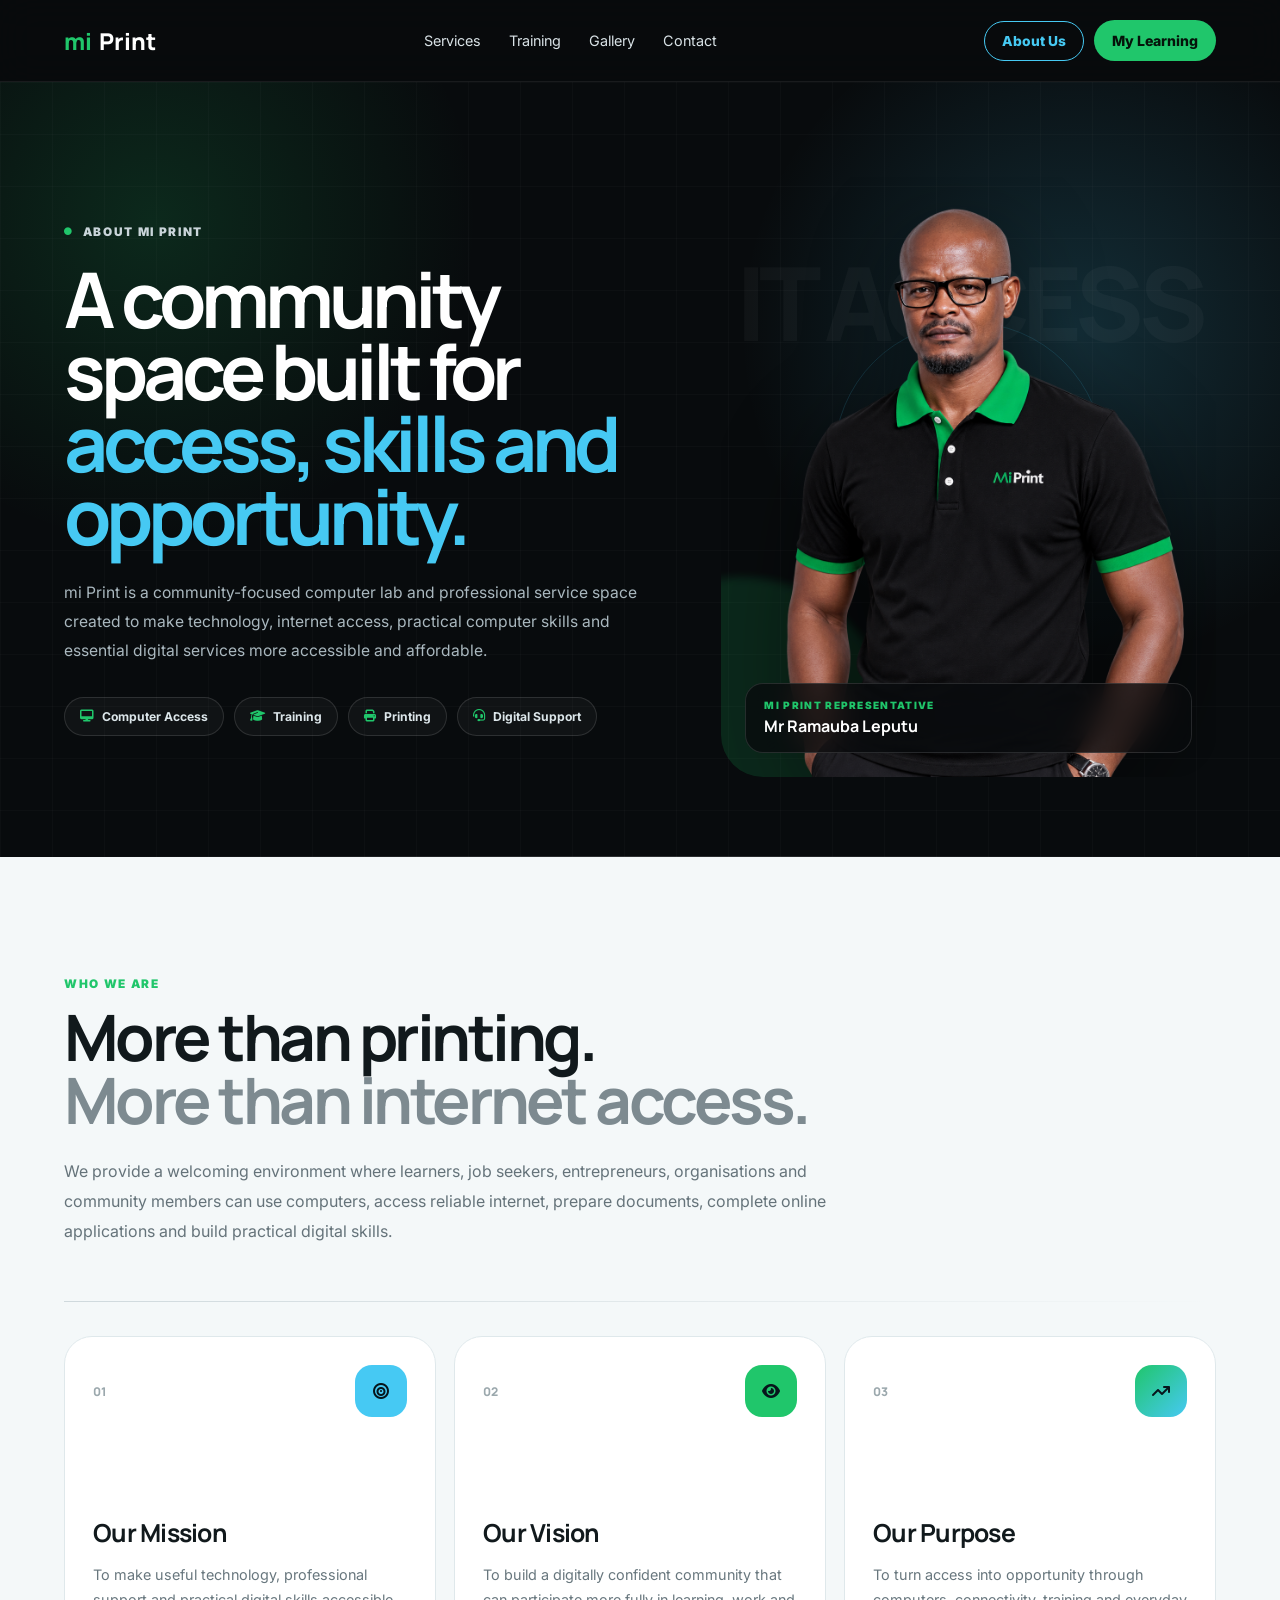
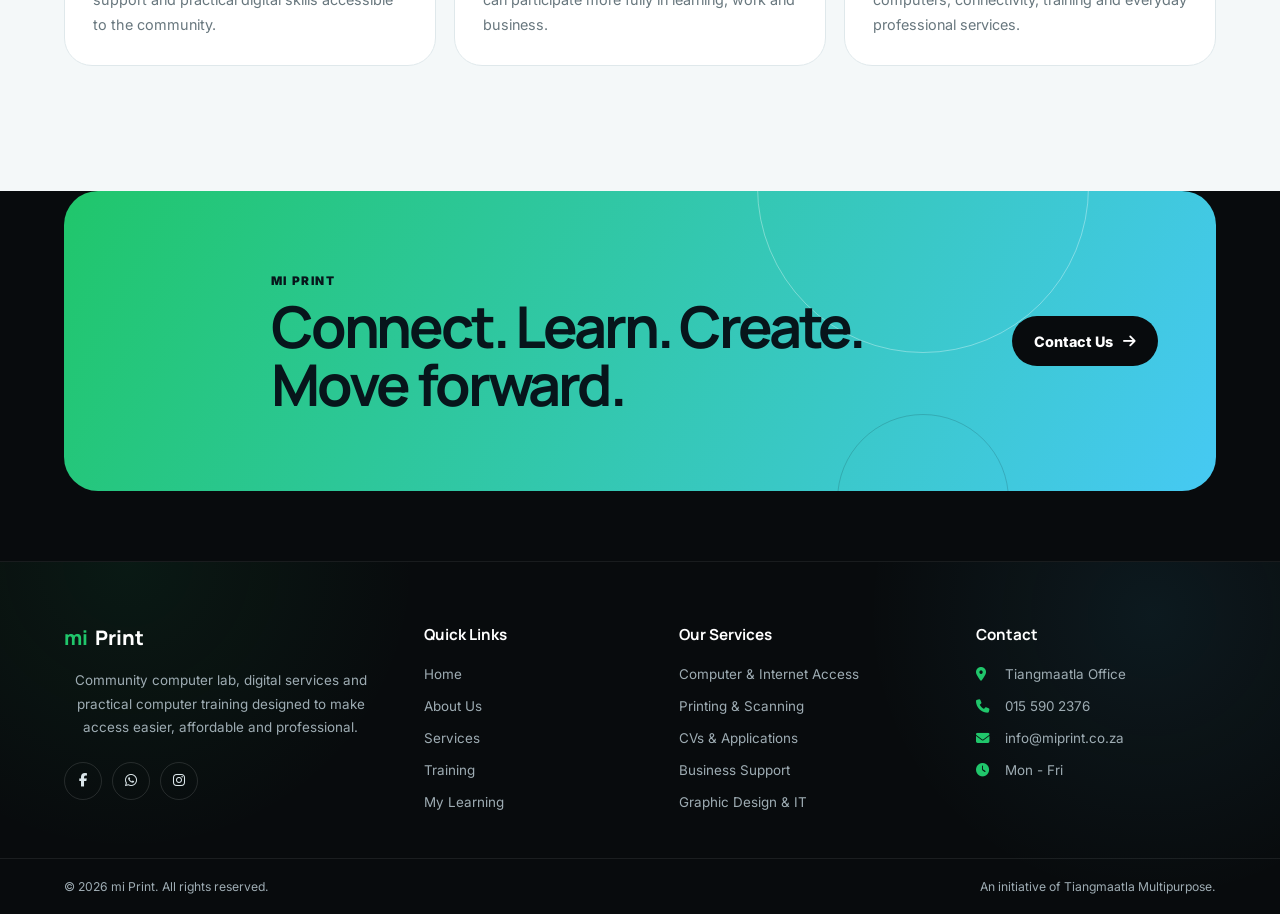
==== commit 24e76901: "Add files via upload" ====
--- a/about.html
+++ b/about.html
@@ -4,6 +4,7 @@
   <meta charset="UTF-8">
   <meta name="viewport" content="width=device-width, initial-scale=1.0">
   <meta name="description" content="About mi Print - community computer lab, training and digital support initiative.">
+  <link rel="icon" type="image/png" href="favicon-2.png">
   <title>About Us | mi Print</title>
 
   <link rel="preconnect" href="https://fonts.googleapis.com">
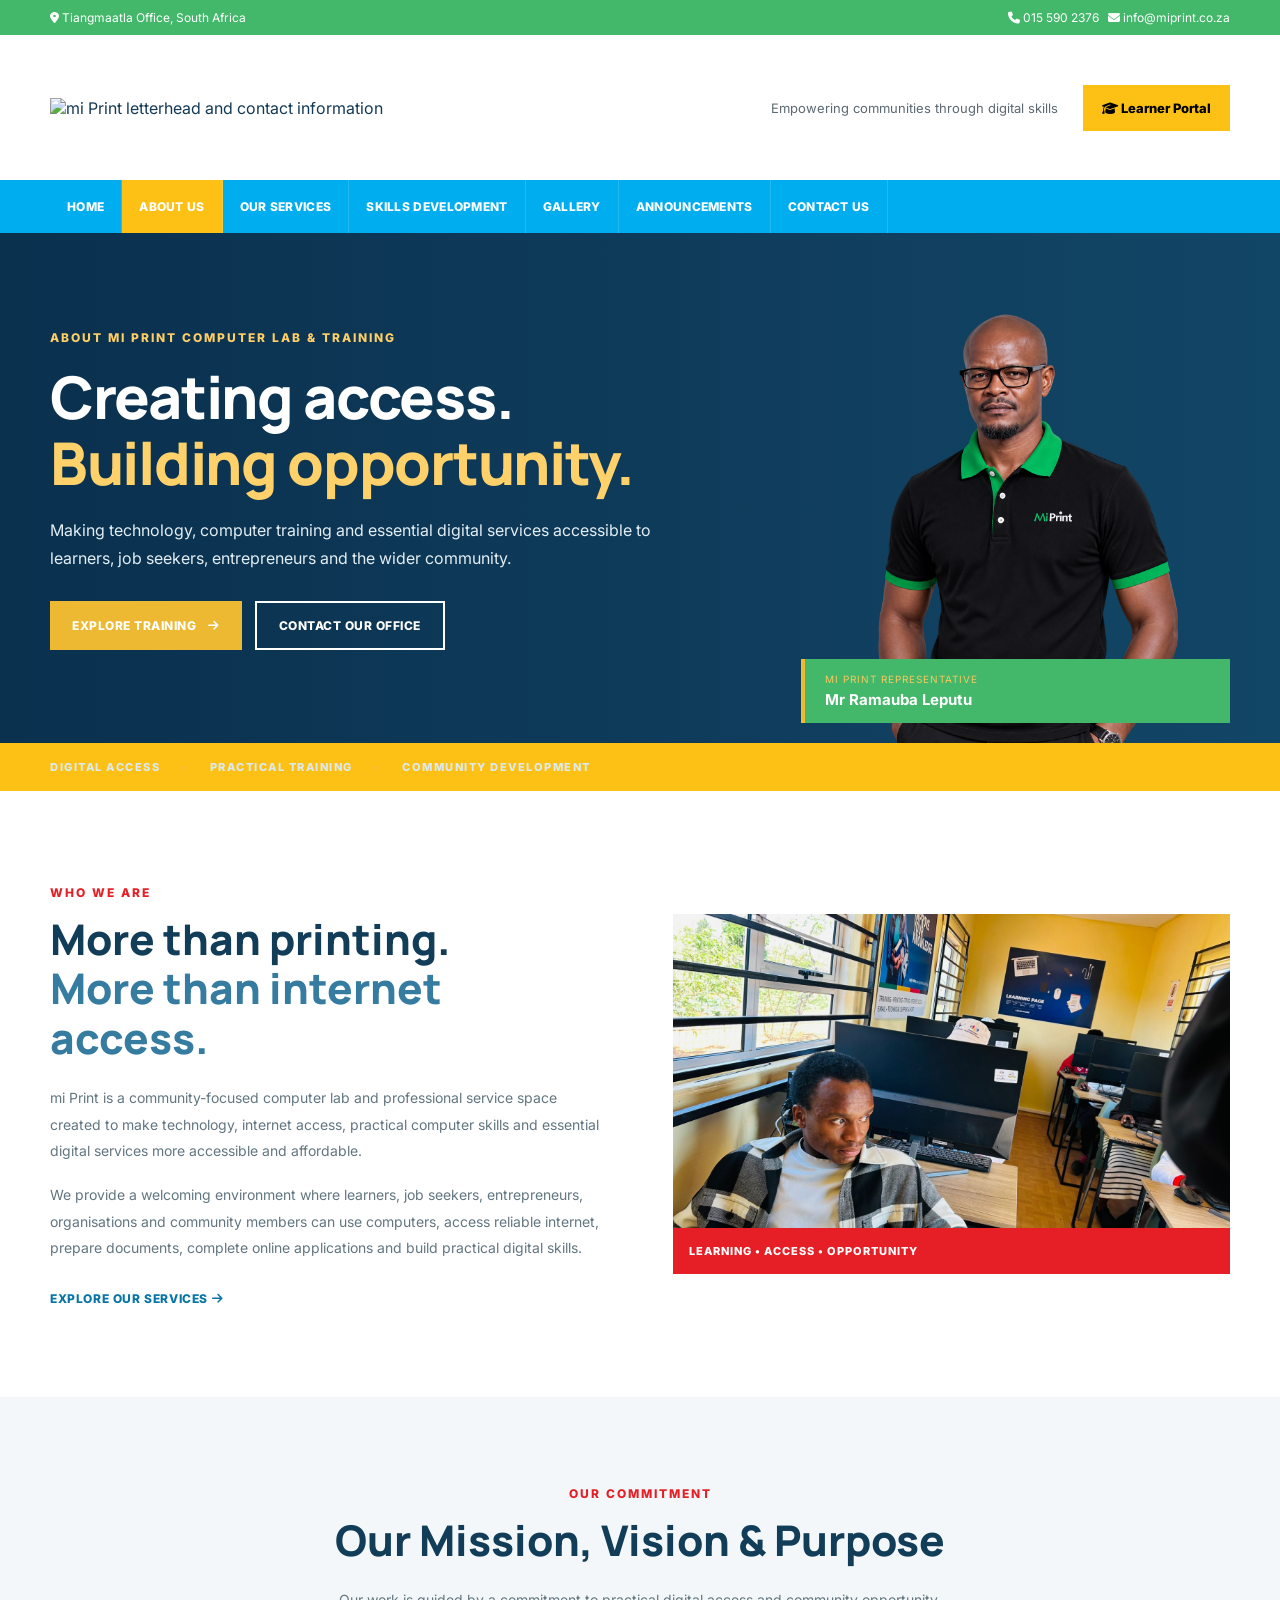
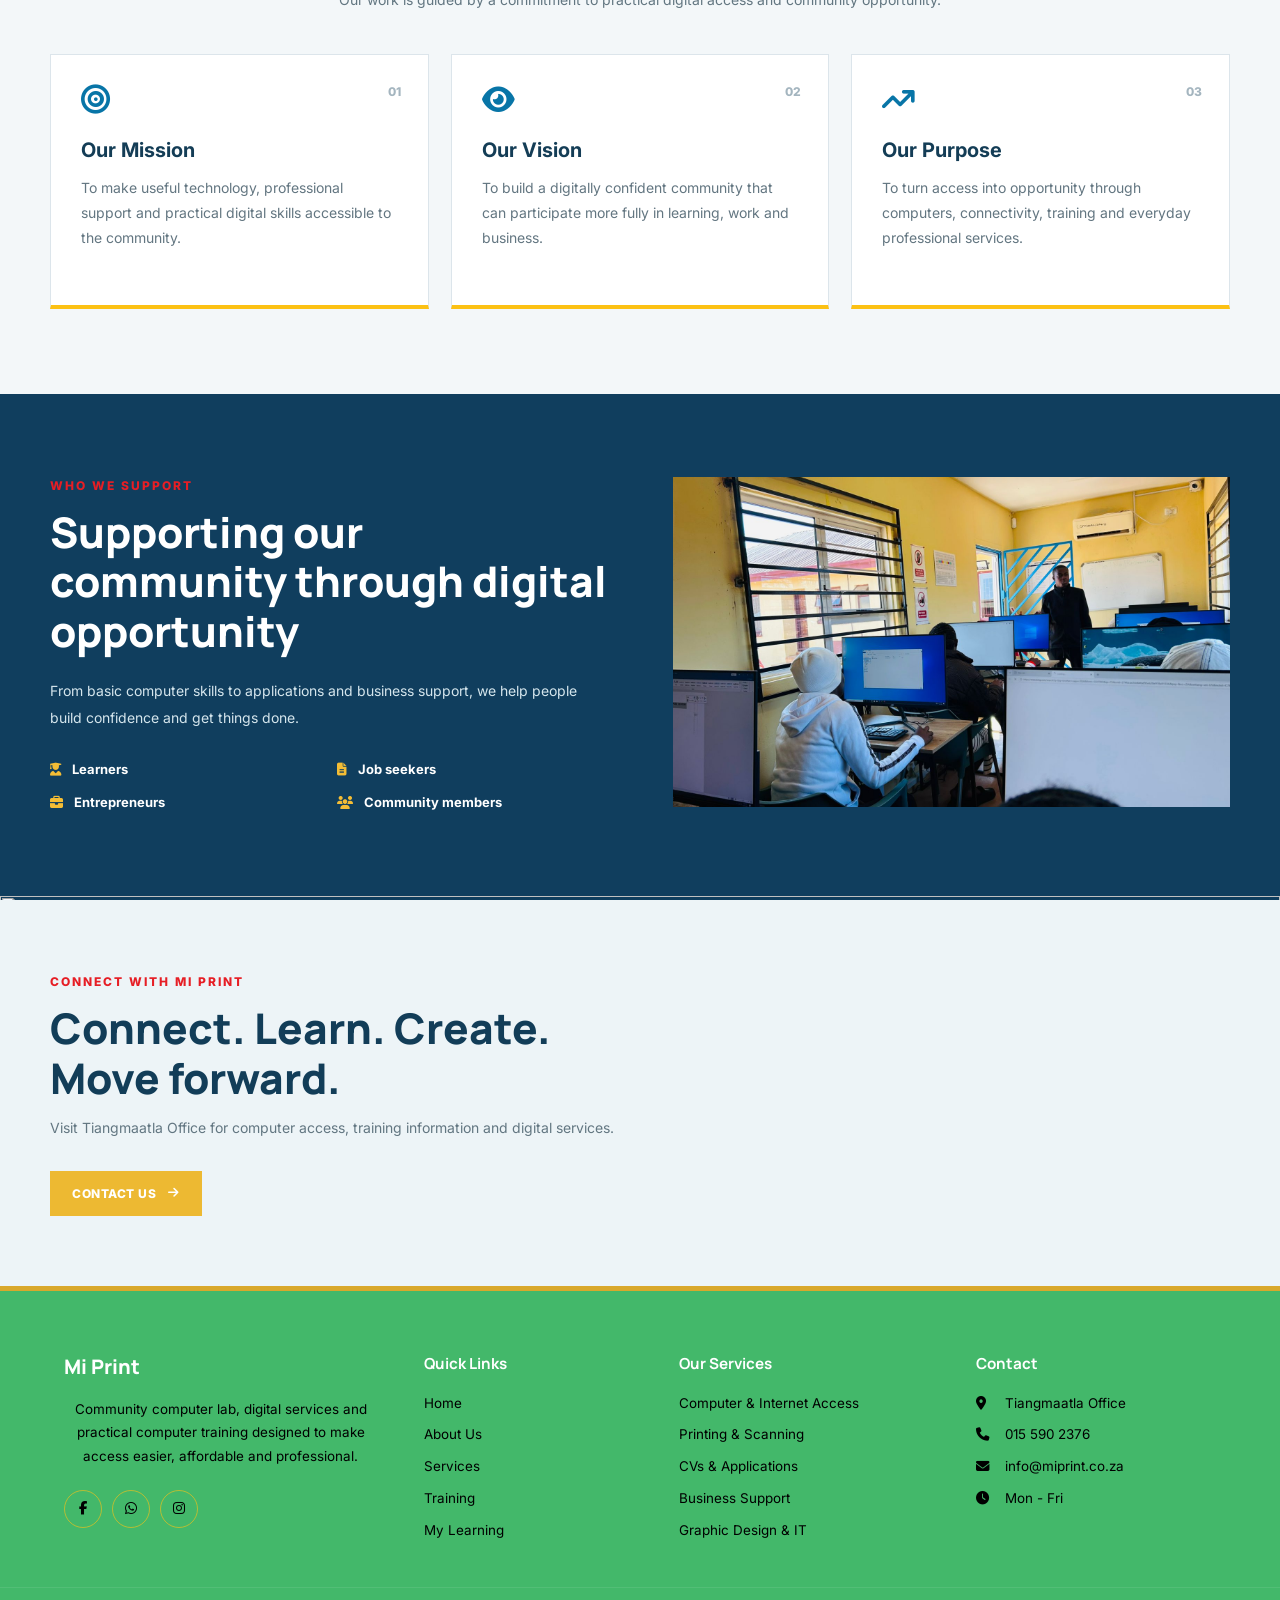
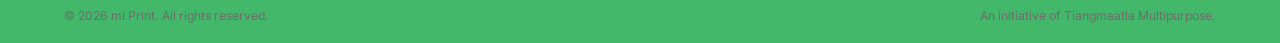
==== commit b05a2a27: "Add files via upload" ====
--- a/about.html
+++ b/about.html
@@ -1,176 +1,49 @@
 <!DOCTYPE html>
-<html lang="en">
-<head>
-  <meta charset="UTF-8">
-  <meta name="viewport" content="width=device-width, initial-scale=1.0">
-  <meta name="description" content="About mi Print - community computer lab, training and digital support initiative.">
-  <link rel="icon" type="image/png" href="favicon-2.png">
-  <title>About Us | mi Print</title>
-
-  <link rel="preconnect" href="https://fonts.googleapis.com">
-  <link rel="preconnect" href="https://fonts.gstatic.com" crossorigin>
-  <link href="https://fonts.googleapis.com/css2?family=Inter:wght@400;500;600;700;800&family=Manrope:wght@500;600;700;800&display=swap" rel="stylesheet">
-  <link rel="stylesheet" href="https://cdnjs.cloudflare.com/ajax/libs/font-awesome/6.7.2/css/all.min.css">
-  <link rel="stylesheet" href="https://unpkg.com/aos@2.3.1/dist/aos.css">
-  <link rel="stylesheet" href="style.css">
-  <link rel="stylesheet" href="about.css">
-</head>
-<body class="about-page">
-
-  <header class="topbar about-topbar">
-    <a href="index.html" class="brand" aria-label="mi Print home">
-      <span class="brand-mark">mi</span>
-      <span class="brand-name">Print</span>
-    </a>
-
-    <nav class="nav">
-      <a href="index.html#services">Services</a>
-      <a href="index.html#training">Training</a>
-      <a href="index.html#gallery">Gallery</a>
-      <a href="index.html#contact">Contact</a>
-    </nav>
-
-    <div class="nav-actions">
-      <a href="about.html" class="nav-about active">About Us</a>
-      <a href="learning.html" class="nav-cta">My Learning</a>
-    </div>
-  </header>
-
-  <main>
-    <section class="about-hero">
-      <div class="hero-copy" data-aos="fade-up">
-        <span class="eyebrow"><i class="fa-solid fa-circle"></i> About mi Print</span>
-        <h1>A community space built for <span>access, skills and opportunity.</span></h1>
-        <p>
-          mi Print is a community-focused computer lab and professional service space created to make
-          technology, internet access, practical computer skills and essential digital services more
-          accessible and affordable.
-        </p>
-
-        <div class="about-tags">
-          <span><i class="fa-solid fa-desktop"></i> Computer Access</span>
-          <span><i class="fa-solid fa-graduation-cap"></i> Training</span>
-          <span><i class="fa-solid fa-print"></i> Printing</span>
-          <span><i class="fa-solid fa-headset"></i> Digital Support</span>
-        </div>
-      </div>
-
-      <div class="hero-person" data-aos="fade-left">
-        <div class="person-stage">
-          <span class="stage-word">IT ACCESS</span>
-          <div class="stage-orbit orbit-one"></div>
-          <div class="stage-orbit orbit-two"></div>
-          <img src="assets/images/im/003.png" alt="mi Print representative">
-          <div class="person-badge">
-            <span>mi Print Representative</span>
-            <strong>Mr Ramauba Leputu</strong>
-          </div>
-        </div>
-      </div>
-    </section>
-
-    <section class="about-story">
-      <div class="story-intro" data-aos="fade-up">
-        <span class="section-kicker">Who we are</span>
-        <h2>More than printing. <span>More than internet access.</span></h2>
-        <p>
-          We provide a welcoming environment where learners, job seekers, entrepreneurs, organisations
-          and community members can use computers, access reliable internet, prepare documents, complete
-          online applications and build practical digital skills.
-        </p>
-      </div>
-
-      <div class="story-divider" aria-hidden="true"></div>
-
-      <div class="about-story-grid">
-        <article data-aos="fade-up" data-aos-delay="50">
-          <div class="value-head">
-            <span>01</span>
-            <i class="fa-solid fa-bullseye"></i>
-          </div>
-          <h3>Our Mission</h3>
-          <p>To make useful technology, professional support and practical digital skills accessible to the community.</p>
-        </article>
-
-        <article data-aos="fade-up" data-aos-delay="100">
-          <div class="value-head">
-            <span>02</span>
-            <i class="fa-solid fa-eye"></i>
-          </div>
-          <h3>Our Vision</h3>
-          <p>To build a digitally confident community that can participate more fully in learning, work and business.</p>
-        </article>
-
-        <article data-aos="fade-up" data-aos-delay="150">
-          <div class="value-head">
-            <span>03</span>
-            <i class="fa-solid fa-arrow-trend-up"></i>
-          </div>
-          <h3>Our Purpose</h3>
-          <p>To turn access into opportunity through computers, connectivity, training and everyday professional services.</p>
-        </article>
-      </div>
-    </section>
-
-    <section class="about-bottom-cta" data-aos="fade-up">
-      <div class="cta-lines" aria-hidden="true"></div>
-      <div>
-        <span>mi Print</span>
-        <h2>Connect. Learn. Create. <strong>Move forward.</strong></h2>
-      </div>
-      <a href="index.html#contact" class="btn btn-light">Contact Us <i class="fa-solid fa-arrow-right"></i></a>
-    </section>
-  </main>
-
-  <footer class="site-footer about-footer">
-    <div class="footer-main">
-      <div class="footer-brand-block">
-        <a href="index.html" class="brand footer-brand">
-          <span class="brand-mark">mi</span>
-          <span class="brand-name">Print</span>
-        </a>
-        <p>Community computer lab, digital services and practical computer training designed to make access easier, affordable and professional.</p>
-        <div class="footer-socials">
-          <a href="#" aria-label="Facebook"><i class="fa-brands fa-facebook-f"></i></a>
-          <a href="#" aria-label="WhatsApp"><i class="fa-brands fa-whatsapp"></i></a>
-          <a href="#" aria-label="Instagram"><i class="fa-brands fa-instagram"></i></a>
-        </div>
-      </div>
-
-      <div class="footer-column">
-        <h4>Quick Links</h4>
-        <a href="index.html">Home</a>
-        <a href="about.html">About Us</a>
-        <a href="index.html#services">Services</a>
-        <a href="index.html#training">Training</a>
-        <a href="learning.html">My Learning</a>
-      </div>
-
-      <div class="footer-column">
-        <h4>Our Services</h4>
-        <a href="index.html#services">Computer & Internet Access</a>
-        <a href="index.html#services">Printing & Scanning</a>
-        <a href="index.html#services">CVs & Applications</a>
-        <a href="index.html#services">Business Support</a>
-        <a href="index.html#services">Graphic Design & IT</a>
-      </div>
-
-      <div class="footer-column">
-        <h4>Contact</h4>
-        <span><i class="fa-solid fa-location-dot"></i> Tiangmaatla Office</span>
-        <span><i class="fa-solid fa-phone"></i> 015 590 2376</span>
-        <span><i class="fa-solid fa-envelope"></i> info@miprint.co.za</span>
-        <span><i class="fa-solid fa-clock"></i> Mon - Fri</span>
-      </div>
-    </div>
-
-    <div class="footer-bottom">
-      <span>© 2026 mi Print. All rights reserved.</span>
-      <span>An initiative of Tiangmaatla Multipurpose.</span>
-    </div>
-  </footer>
-
-  <script src="https://unpkg.com/aos@2.3.1/dist/aos.js"></script>
-  <script>AOS.init({duration:700, once:true, offset:50});</script>
-</body>
-</html>
+<html lang="en"><head><meta charset="utf-8"/><meta content="width=device-width,initial-scale=1" name="viewport"/><meta content="Learn about mi Print Computer Lab &amp; Training, our mission, vision and commitment to digital access." name="description"/><link href="favicon-2.png" rel="icon" type="image/png"/><title>About Us | mi Print</title><link href="https://fonts.googleapis.com" rel="preconnect"/><link crossorigin="" href="https://fonts.gstatic.com" rel="preconnect"/><link href="https://fonts.googleapis.com/css2?family=Inter:wght@400;500;600;700;800&amp;family=Manrope:wght@500;600;700;800&amp;display=swap" rel="stylesheet"/><link href="https://cdnjs.cloudflare.com/ajax/libs/font-awesome/6.7.2/css/all.min.css" rel="stylesheet"/><link href="style.css" rel="stylesheet"/><link href="about.css" rel="stylesheet"/></head><body class="about-page"><div class="gov-utility"><div class="gov-container"><span><i class="fa-solid fa-location-dot"></i> Tiangmaatla Office, South Africa</span><span><a href="tel:0155902376"><i class="fa-solid fa-phone"></i> 015 590 2376</a>   <a href="mailto:info@miprint.co.za"><i class="fa-solid fa-envelope"></i> info@miprint.co.za</a></span></div></div><header class="topbar"><div class="gov-container gov-header"><a aria-label="mi Print home" class="gov-logo gov-letterhead-logo" href="index.html"><img alt="mi Print letterhead and contact information" src="assets/design/letterhead.png"/></a><div class="gov-header-right"><span class="gov-tagline">Empowering communities through digital skills</span><a class="gov-portal" href="learning.html"><i class="fa-solid fa-graduation-cap"></i> Learner Portal</a></div></div></header><nav aria-label="Main navigation" class="gov-navigation"><div class="gov-container gov-navlinks"><a class="" href="index.html">HOME</a><a class="selected" href="about.html">ABOUT US</a><a class="" href="index.html#services">OUR SERVICES</a><a class="" href="index.html#training">SKILLS DEVELOPMENT</a><a class="" href="index.html#gallery">GALLERY</a><a class="" href="index.html#news">ANNOUNCEMENTS</a><a class="" href="index.html#contact">CONTACT US</a></div></nav><main class="gov-main about-main">
+<section class="about-banner"><div class="gov-container about-banner-inner"><div class="about-banner-copy"><span class="gov-overline">ABOUT MI PRINT COMPUTER LAB &amp; TRAINING</span><h1>Creating access.<br/><em>Building opportunity.</em></h1><p>Making technology, computer training and essential digital services accessible to learners, job seekers, entrepreneurs and the wider community.</p><div class="about-banner-actions"><a class="gov-primary" href="learning.html">EXPLORE TRAINING <i class="fa-solid fa-arrow-right"></i></a><a class="gov-secondary" href="index.html#contact">CONTACT OUR OFFICE</a></div></div><div class="about-banner-visual"><img alt="mi Print representative" src="assets/images/im/003.png"/><div class="about-person-label"><small>MI PRINT REPRESENTATIVE</small><strong>Mr Ramauba Leputu</strong></div></div></div><div class="about-banner-strip"><div class="gov-container">DIGITAL ACCESS <span>•</span> PRACTICAL TRAINING <span>•</span> COMMUNITY DEVELOPMENT</div></div></section>
+<section class="about-intro gov-container"><div class="about-intro-copy"><span class="gov-overline">WHO WE ARE</span><h2>More than printing.<br/><span>More than internet access.</span></h2><p>mi Print is a community-focused computer lab and professional service space created to make technology, internet access, practical computer skills and essential digital services more accessible and affordable.</p><p>We provide a welcoming environment where learners, job seekers, entrepreneurs, organisations and community members can use computers, access reliable internet, prepare documents, complete online applications and build practical digital skills.</p><a class="gov-textlink" href="index.html#services">EXPLORE OUR SERVICES <i class="fa-solid fa-arrow-right"></i></a></div><div class="about-intro-photo"><img alt="Computer learning environment" src="assets/images/im/05.jpeg"/><div>LEARNING • ACCESS • OPPORTUNITY</div></div></section>
+<section class="about-values"><div class="gov-container"><div class="about-heading"><span class="gov-overline">OUR COMMITMENT</span><h2>Our Mission, Vision &amp; Purpose</h2><p>Our work is guided by a commitment to practical digital access and community opportunity.</p></div><div class="about-values-grid"><article><span class="about-value-number">01</span><i class="fa-solid fa-bullseye"></i><h3>Our Mission</h3><p>To make useful technology, professional support and practical digital skills accessible to the community.</p></article><article><span class="about-value-number">02</span><i class="fa-solid fa-eye"></i><h3>Our Vision</h3><p>To build a digitally confident community that can participate more fully in learning, work and business.</p></article><article><span class="about-value-number">03</span><i class="fa-solid fa-arrow-trend-up"></i><h3>Our Purpose</h3><p>To turn access into opportunity through computers, connectivity, training and everyday professional services.</p></article></div></div></section>
+<section class="about-focus"><div class="gov-container about-focus-inner"><div><span class="gov-overline">WHO WE SUPPORT</span><h2>Supporting our community through digital opportunity</h2><p>From basic computer skills to applications and business support, we help people build confidence and get things done.</p><div class="about-focus-links"><span><i class="fa-solid fa-user-graduate"></i> Learners</span><span><i class="fa-solid fa-file-lines"></i> Job seekers</span><span><i class="fa-solid fa-briefcase"></i> Entrepreneurs</span><span><i class="fa-solid fa-users"></i> Community members</span></div></div><div class="about-focus-image"><img alt="Learners working together" src="assets/images/im/22.jpeg"/></div></div><div class="about-pattern-belt"><img alt="" aria-hidden="true" src="assets/design/training-belt.png"/></div></section>
+<section class="about-cta"><div class="gov-container about-cta-inner"><div><span class="gov-overline">CONNECT WITH MI PRINT</span><h2>Connect. Learn. Create.<br/>Move forward.</h2><p>Visit Tiangmaatla Office for computer access, training information and digital services.</p><a class="gov-primary" href="index.html#contact">CONTACT US <i class="fa-solid fa-arrow-right"></i></a></div><img alt="" aria-hidden="true" src="assets/design/help-pattern.png"/></div></section>
+</main><footer class="site-footer">
+<div class="footer-main">
+<div class="footer-brand-block">
+<a class="brand footer-brand" href="index.html">
+<span class="brand-name">Mi Print</span>
+</a>
+<p>Community computer lab, digital services and practical computer training designed to make access easier, affordable and professional.</p>
+<div class="footer-socials">
+<a aria-label="Facebook" href="#"><i class="fa-brands fa-facebook-f"></i></a>
+<a aria-label="WhatsApp" href="#"><i class="fa-brands fa-whatsapp"></i></a>
+<a aria-label="Instagram" href="#"><i class="fa-brands fa-instagram"></i></a>
+</div>
+</div>
+<div class="footer-column">
+<h4>Quick Links</h4>
+<a href="index.html">Home</a>
+<a href="about.html">About Us</a>
+<a href="index.html#services">Services</a>
+<a href="index.html#training">Training</a>
+<a href="learning.html">My Learning</a>
+</div>
+<div class="footer-column">
+<h4>Our Services</h4>
+<a href="index.html#services">Computer &amp; Internet Access</a>
+<a href="index.html#services">Printing &amp; Scanning</a>
+<a href="index.html#services">CVs &amp; Applications</a>
+<a href="index.html#services">Business Support</a>
+<a href="index.html#services">Graphic Design &amp; IT</a>
+</div>
+<div class="footer-column">
+<h4>Contact</h4>
+<span><i class="fa-solid fa-location-dot"></i> Tiangmaatla Office</span>
+<span><i class="fa-solid fa-phone"></i> 015 590 2376</span>
+<span><i class="fa-solid fa-envelope"></i> info@miprint.co.za</span>
+<span><i class="fa-solid fa-clock"></i> Mon - Fri</span>
+</div>
+</div>
+<div class="footer-bottom">
+<span>© 2026 mi Print. All rights reserved.</span>
+<span>An initiative of Tiangmaatla Multipurpose.</span>
+</div>
+</footer></body></html>
--- a/style.css
+++ b/style.css
@@ -888,10 +888,6 @@
   color: #04151c;
 }
 
-.service-card:hover {
-  box-shadow: 0 22px 46px rgba(9,24,30,.15);
-}
-
 .cta-section {
   padding-right: min(37vw, 500px);
 }
@@ -981,7 +977,7 @@
 .footer-brand-block p {
   max-width: 420px;
   margin-top: 18px;
-  color: #8fa0a8;
+  color: #000000;
   line-height: 1.75;
 }
 .footer-socials {
@@ -995,8 +991,8 @@
   display: grid;
   place-items: center;
   border-radius: 50%;
-  border: 1px solid rgba(255,255,255,.12);
-  color: #dbe6ea;
+  border: 1px solid #fcc2149c;
+  color: #000000;
   transition: .25s ease;
 }
 .footer-socials a:hover {
@@ -1017,7 +1013,7 @@
 }
 .footer-column a,
 .footer-column span {
-  color: #8fa0a8;
+  color: #000000;
   line-height: 1.55;
 }
 .footer-column a:hover {
@@ -1025,7 +1021,7 @@
 }
 .footer-column span i {
   width: 18px;
-  color: var(--green);
+  color: black;
   margin-right: 7px;
 }
 .footer-bottom {
@@ -1033,7 +1029,7 @@
   display: flex;
   justify-content: space-between;
   gap: 20px;
-  color: #6e7d84;
+  color: #6d6d6d;
   font-size: .76rem;
 }
 @media (max-width: 1050px) {
@@ -1130,7 +1126,6 @@
   overflow: hidden;
   border: 1px solid rgba(255,255,255,.10);
   background: #11171b;
-  box-shadow: 0 12px 30px rgba(0,0,0,.16);
 }
 
 .hero-mini-card img {
@@ -1273,11 +1268,6 @@
 @media(max-width:900px){.miprinter-admin-hero{align-items:flex-start;flex-direction:column}.miprinter-admin-stats{grid-template-columns:1fr}.miprinter-job{grid-template-columns:auto 1fr}.miprinter-job-actions{grid-column:1/-1;justify-content:flex-start;padding-left:72px}}
 @media(max-width:600px){.miprinter-admin-view{padding:20px 14px 40px}.miprinter-admin-topbar{align-items:flex-start;flex-direction:column;margin-bottom:30px}.miprinter-admin-actions-top{width:100%}.miprinter-admin-actions-top>*{flex:1}.miprinter-job{grid-template-columns:1fr}.miprinter-job-icon{display:none}.miprinter-job-actions{padding-left:0}.miprinter-job-actions button{flex:1;justify-content:center}}
 
-
-/* =========================
-   YEAR GALLERY
-========================= */
-
 .gallery-section {
   padding-top: 100px;
   padding-bottom: 100px;
@@ -1394,7 +1384,6 @@
   color: #222;
 }
 
-/* TABLET */
 @media (max-width: 900px) {
   .year-gallery-grid {
     grid-template-columns: repeat(2, 1fr);
@@ -1406,7 +1395,6 @@
   }
 }
 
-/* MOBILE */
 @media (max-width: 600px) {
   .gallery-section {
     padding-top: 70px;
@@ -1441,10 +1429,6 @@
     aspect-ratio: 1 / 1;
   }
 }
-
-/* =========================
-   GALLERY ADMIN
-========================= */
 
 .gallery-admin-view {
   min-height: 100vh;
@@ -1487,7 +1471,6 @@
   background: #fff;
   border-radius: 22px;
   padding: 28px;
-  box-shadow: 0 14px 40px rgba(0, 0, 0, 0.06);
 }
 
 .gallery-upload-field {
@@ -1615,4 +1598,94 @@
 
 .gallery-empty[hidden] {
   display: none !important;
-}+}
+
+.institutional-strip{display:flex;justify-content:space-between;gap:16px;padding:10px 5vw;background:#102b49;color:#fff;font-size:12px;font-weight:600}
+.institutional-strip i{color:#80c9f0;margin-right:6px}
+body:not(.gallery-admin-mode):not(.miprinter-admin-mode) .topbar{background:#fff;color:#17314d;height:84px;backdrop-filter:none}
+body:not(.gallery-admin-mode):not(.miprinter-admin-mode) .topbar .brand-name{color:#17314d}
+body:not(.gallery-admin-mode):not(.miprinter-admin-mode) .topbar .nav{color:#17314d;font-weight:700}
+body:not(.gallery-admin-mode):not(.miprinter-admin-mode) .topbar .nav-about{color:#17314d;border-color:#d5e0e9}
+body:not(.gallery-admin-mode):not(.miprinter-admin-mode) .topbar .nav-cta{background:#1569a4;color:white;border-radius:4px}
+body:not(.gallery-admin-mode):not(.miprinter-admin-mode) .hero{min-height:610px;padding-top:65px;padding-bottom:65px;background:#102b49}
+body:not(.gallery-admin-mode):not(.miprinter-admin-mode) .hero-bg-overlay{background:linear-gradient(90deg,rgba(9,34,60,.95) 0%,rgba(9,34,60,.82) 52%,rgba(9,34,60,.55) 100%)}
+body:not(.gallery-admin-mode):not(.miprinter-admin-mode) .hero h1{font-size:clamp(2.8rem,5vw,5.5rem);letter-spacing:-.04em;line-height:1.08}
+body:not(.gallery-admin-mode):not(.miprinter-admin-mode) .hero h1 span{color:#8ad3f2}
+body:not(.gallery-admin-mode):not(.miprinter-admin-mode) .btn{border-radius:4px}
+body:not(.gallery-admin-mode):not(.miprinter-admin-mode) .btn-primary{background:#1773b3;color:white}
+body:not(.gallery-admin-mode):not(.miprinter-admin-mode) .services-section{background:#f4f7fa}
+body:not(.gallery-admin-mode):not(.miprinter-admin-mode) .service-card{border-radius:6px;border-top:4px solid #1975b5;}
+body:not(.gallery-admin-mode):not(.miprinter-admin-mode) .service-card.featured{background:#153a5d;border-color:#153a5d}
+body:not(.gallery-admin-mode):not(.miprinter-admin-mode) .section-heading h2{font-size:clamp(2rem,3.3vw,3.4rem);letter-spacing:-.03em}
+.institutional-intro,.training-highlight{display:grid;grid-template-columns:1fr 1fr;gap:8vw;align-items:center;padding:75px 5vw;background:white}
+.institutional-intro h2,.training-highlight h2{font:800 clamp(2rem,3.3vw,3.4rem)/1.15 Manrope,sans-serif;color:#173a5b;margin-top:14px}
+.institutional-intro p,.training-highlight p{color:#52697c;line-height:1.8;font-size:1rem}
+.intro-link{display:inline-block;margin-top:20px;color:#1269a5;font-weight:800}
+.training-highlight{background:#e9f2f8;grid-template-columns:1fr auto}
+.training-highlight .btn{white-space:nowrap}
+body:not(.gallery-admin-mode):not(.miprinter-admin-mode) .cta-section{border-radius:6px;background:linear-gradient(115deg,#12619a,#49a5c9);color:white}
+body:not(.gallery-admin-mode):not(.miprinter-admin-mode) .cta-content p{color:#e3f3fb}
+body:not(.gallery-admin-mode):not(.miprinter-admin-mode) .site-footer{background:#43b86a}
+@media(max-width:800px){.institutional-intro,.training-highlight{grid-template-columns:1fr;gap:22px;padding:55px 20px}.institutional-strip{flex-wrap:wrap;padding:9px 20px}.training-highlight .btn{white-space:normal;justify-self:start}}
+@media(max-width:550px){.institutional-strip{font-size:10px}.institutional-strip span:last-child{line-height:1.7}}
+
+.gov-container{width:min(1180px,calc(100% - 44px));margin:auto}.gov-utility{background:#43b86a;color:#fff;font-size:12px}.gov-utility .gov-container{display:flex;justify-content:space-between;gap:16px;padding:10px 0}.gov-utility a{color:inherit}.topbar{height:auto!important;position:relative!important;top:auto!important;background:#fff!important;color:#143d56!important;padding:0!important;display:block!important;backdrop-filter:none!important}.gov-header{display:flex;justify-content:space-between;align-items:center;min-height:112px;gap:20px}.gov-logo{display:flex;align-items:center;gap:14px;color:#143a55}.gov-logo-icon{width:66px;height:66px;display:grid;place-items:center;background:#0878ad;color:white;font-size:33px;font-weight:800;border-radius:3px}.gov-logo strong{font-size:31px;display:block;line-height:1.1}.gov-logo small{display:block;font-size:11px;letter-spacing:2px;margin-top:6px;font-weight:700}.gov-header-right{display:flex;align-items:center;gap:25px}.gov-tagline{font-size:13px;color:#5c6972}.gov-portal{background:#fcc114;color:#000000;padding:15px 19px;font-weight:800;font-size:13px}.gov-navigation{background:#00aeef;color:white}.gov-navlinks{display:flex;flex-wrap:wrap}.gov-navlinks a{padding:19px 17px;font-size:12px;font-weight:800;letter-spacing:.3px;border-right:1px solid #ffffff25}.gov-navlinks a:hover,.gov-navlinks .selected{background:#fcc114}.gov-main{background:#fff}.gov-banner{position:relative;min-height:550px;background:#0b3859;color:white;overflow:hidden}.gov-banner-photo{position:absolute;inset:0;background:url('assets/images/im/31.jpeg') center 40%/cover no-repeat}
+.gov-banner-shade {
+    position: absolute;
+    inset: 0;
+    background: linear-gradient(
+        90deg,
+        #02813ff2 0%,
+        #0b4d2bdc 42%,
+        #0b4d2b40 100%
+    );
+}
+.gov-banner-inner{position:relative;z-index:1;display:flex;align-items:center;min-height:490px}.gov-banner-copy{max-width:740px;padding:65px 0}.gov-banner-label,.gov-overline{color:#e61e25;font-weight:800;letter-spacing:2px;font-size:12px}.gov-banner-label{color:#f6c85d}.gov-banner h1{font-size:clamp(38px,5vw,65px);line-height:1.12;letter-spacing:-1.5px;margin:21px 0;font-family:Manrope,Arial,sans-serif}.gov-banner h1 em{font-style:normal;color:#00aeef}.gov-banner p{max-width:630px;line-height:1.8;font-size:16px;color:#f0f5f8}.gov-banner-actions{display:flex;gap:12px;flex-wrap:wrap;margin-top:30px}.gov-primary,.gov-secondary{display:inline-flex;align-items:center;gap:12px;justify-content:center;padding:15px 22px;font-size:12px;font-weight:800;letter-spacing:.5px}.gov-primary{background:#edb932;color:#ffffff}.gov-secondary{border:2px solid currentColor;color:inherit}.gov-banner-bottom{position:relative;background:#fcc114;color:#dbe9f1}.gov-banner-bottom .gov-container{display:flex;gap:35px;flex-wrap:wrap;padding:18px 0;font-size:11px;font-weight:800;letter-spacing:1.5px}.gov-quick{background:#f3f6f8;border-bottom:1px solid #dce4e9}.gov-quick-grid{display:grid;grid-template-columns:repeat(4,1fr)}.gov-quick-grid>a{display:flex;flex-direction:column;gap:12px;padding:35px 22px;border-right:1px solid #dbe3e7;color:#173b52}.gov-quick-grid>a:first-child{border-left:1px solid #dbe3e7}.gov-quick-grid>a>i{font-size:29px;color:#0878aa}.gov-quick-grid strong{font-size:13px}.gov-quick-grid span{font-size:12px;color:#6a7b85}.gov-about{display:grid;grid-template-columns:1fr 1fr;gap:65px;align-items:center;padding-top:95px;padding-bottom:95px}.gov-about h2,.gov-section-heading h2,.gov-training h2,.gov-contact h2{font-size:clamp(32px,3.5vw,46px);font-family:Manrope,Arial,sans-serif;color:#123d58;margin:12px 0 18px;line-height:1.15}.gov-about h3{font-size:20px;color:#2c4c60;margin-bottom:18px}.gov-about p,.gov-section-heading p,.gov-service-card p,.gov-training p,.gov-news-card p,.gov-contact p{color:#637681;line-height:1.85;font-size:14px;margin-bottom:16px}.gov-textlink,.gov-service-card a,.gov-news-card a{color:#0875a7;font-size:12px;font-weight:800;letter-spacing:.6px}.gov-about-image{position:relative}.gov-about-image img{height:380px;object-fit:cover}.gov-image-caption{position:absolute;bottom:0;left:0;right:0;background:#e61e25;color:white;padding:17px;font-size:12px;letter-spacing:1px;font-weight:800}.gov-services{background:#f4f7f9;padding:85px 0}.gov-section-heading{text-align:center;max-width:680px;margin:0 auto 43px}.gov-service-grid{display:grid;grid-template-columns:repeat(3,1fr);gap:22px}.gov-service-card{background:white;border:1px solid #dce5eb;border-bottom:4px solid #fcc114;padding:32px 28px;min-height:270px}.gov-service-icon{color:#0875a7;font-size:30px;margin-bottom:20px}.gov-service-card h3{font-size:18px;color:#143b54;margin-bottom:13px}.gov-service-card a{display:inline-block;margin-top:10px}.gov-training{background:#00aeef;padding:80px 0;color:rgb(27, 27, 27)}.gov-training-inner{display:grid;grid-template-columns:1fr 1fr;gap:65px;align-items:center}.gov-training h2{color:rgb(32, 32, 32)}.gov-training p{color:#d7e5ec;max-width:490px}.gov-training .gov-primary{margin-top:15px}.gov-training-photo img{height:330px;object-fit:cover}.gov-news{padding:85px 0}.gov-news-card{display:grid;grid-template-columns:120px 1fr;gap:30px;padding:32px;border:1px solid #dce5eb;max-width:930px;margin:auto}.gov-news-date{background:#0c709f;color:white;text-align:center;padding:25px 10px;align-self:start}.gov-news-date strong,.gov-news-date span{display:block}.gov-news-date strong{font-size:24px}.gov-news-date span{font-size:10px;margin-top:8px}.gov-news-card h3{font-size:22px;color:#163e57;margin:10px 0}.gov-main .gallery-section{background:#f4f7f9;padding:80px max(22px,calc((100vw - 1180px)/2))}.gov-main .gallery-section .section-heading h2{color:#143d56;font-size:42px}.gov-contact{background:#00aeef;padding:65px 0;color:white}.gov-contact-inner{display:flex;align-items:center;justify-content:space-between;gap:30px}.gov-contact h2{color:white}.gov-contact p{color:#d9e7ed}.gov-contact-actions{display:flex;gap:12px;flex-wrap:wrap}.gov-contact .gov-secondary{color:white}.site-footer{border-top:5px solid #fcc114}.gov-main .gallery-empty{min-height:160px}@media(max-width:850px){.gov-header-right .gov-tagline{display:none}.gov-navlinks a{padding:14px 12px}.gov-quick-grid{grid-template-columns:repeat(2,1fr)}.gov-about,.gov-training-inner{grid-template-columns:1fr;gap:35px}.gov-service-grid{grid-template-columns:repeat(2,1fr)}.gov-contact-inner{display:block}.gov-contact-actions{margin-top:25px}}@media(max-width:570px){.gov-utility .gov-container{flex-direction:column;gap:5px}.gov-header{min-height:90px}.gov-logo-icon{width:50px;height:50px;font-size:25px}.gov-logo strong{font-size:23px}.gov-logo small{font-size:8px}.gov-portal{padding:11px;font-size:11px}.gov-navlinks{display:grid;grid-template-columns:repeat(2,1fr)}.gov-navlinks a{font-size:11px}.gov-banner-inner{min-height:460px}.gov-banner-copy{padding:45px 0}.gov-banner h1{font-size:38px}.gov-quick-grid{grid-template-columns:1fr 1fr}.gov-quick-grid>a{padding:23px 12px}.gov-quick-grid strong{font-size:11px}.gov-about{padding-top:65px;padding-bottom:65px}.gov-service-grid{grid-template-columns:1fr}.gov-services,.gov-news{padding:65px 0}.gov-news-card{grid-template-columns:1fr}.gov-news-date{width:125px}.gov-main .gallery-section .section-heading h2{font-size:32px}}
+
+.gov-header{min-height:145px;gap:24px}
+.gov-letterhead-logo{flex:1;min-width:0;max-width:420px;display:block}
+.gov-letterhead-logo img{width:100%;height:auto;max-height:145px;object-fit:contain;object-position:left center}
+.gov-header-right{flex-shrink:0}
+.gov-quick-image-card{position:relative;isolation:isolate;overflow:hidden;background:#103f60!important;color:white!important}
+.gov-quick-image-card::before{content:"";position:absolute;inset:0;background:url('assets/design/mosaic-banner.png') center/cover no-repeat;opacity:.45;z-index:-2}
+.gov-quick-image-card::after{content:"";position:absolute;inset:0;background:linear-gradient(90deg,rgba(8,39,68,.94),rgba(8,39,68,.30));z-index:-1}
+.gov-quick-image-card>i,.gov-quick-image-card strong,.gov-quick-image-card span{color:white!important}
+.gov-training{padding-bottom:0!important;overflow:hidden}
+.gov-training-inner{padding-bottom:65px}
+.gov-training-belt{width:100%;height:10px;overflow:hidden;display:block;background:#0c3d5c}
+.gov-training-belt img{width:100%;height:100%;object-fit:cover;object-position:center 55%}
+.gov-contact{position:relative;overflow:hidden;isolation:isolate}
+.gov-contact-inner{position:relative;z-index:1;padding-right:min(17vw,190px)}
+.gov-help-art{position:absolute;right:-35px;bottom:-75px;width:min(32vw,370px);height:auto;max-height:115%;object-fit:contain;object-position:bottom right;opacity:.9;z-index:-1;pointer-events:none}
+@media(max-width:900px){.gov-header{min-height:110px}.gov-letterhead-logo img{max-height:110px}.gov-header-right .gov-tagline{display:none}.gov-training-belt{height:15px}.gov-contact-inner{padding-right:90px}}
+@media(max-width:600px){.gov-header{min-height:95px;flex-wrap:wrap;padding:12px 0}.gov-letterhead-logo{flex-basis:100%;max-width:100%}.gov-letterhead-logo img{max-height:none}.gov-header-right{width:100%;justify-content:flex-end}.gov-training-belt{height:10px}.gov-contact-inner{padding-right:0}.gov-help-art{width:220px;opacity:.24;right:-70px;bottom:-30px;}.footer-socials{ align-items: center; justify-content: center;}}
+
+
+
+/* HERO IMAGE - CONTINUOUS SLOW ZOOM */
+.gov-banner {
+    position: relative;
+    overflow: hidden;
+}
+
+.gov-banner .gov-banner-photo {
+    position: absolute;
+    inset: 0;
+    background-image: url('assets/images/im/31.jpeg');
+    background-position: center 40%;
+    background-size: cover;
+    background-repeat: no-repeat;
+
+    animation: miprintHeroZoom 16s ease-in-out infinite !important;
+    transform-origin: center center;
+}
+
+@keyframes miprintHeroZoom {
+    0%, 100% {
+        transform: scale(1);
+    }
+
+    50% {
+        transform: scale(1.18);
+    }
+}
--- a/about.css
+++ b/about.css
@@ -1,552 +1,28 @@
-.about-page {
-  background: #080b0d;
-  color: #fff;
-}
-
-.about-page main {
-  overflow: hidden;
-}
-
-.about-topbar {
-  background: rgba(8, 11, 13, .88);
-  backdrop-filter: blur(18px);
-  border-bottom: 1px solid rgba(255,255,255,.07);
-}
-
-.about-page .nav a {
-  position: relative;
-}
-
-.about-page .nav a::after {
-  content: "";
-  position: absolute;
-  left: 0;
-  right: 0;
-  bottom: -8px;
-  height: 2px;
-  background: linear-gradient(90deg, var(--green), var(--blue));
-  transform: scaleX(0);
-  transform-origin: left;
-  transition: transform .25s ease;
-}
-
-.about-page .nav a:hover::after {
-  transform: scaleX(1);
-}
-
-.about-hero {
-  min-height: 760px;
-  padding: 95px 5vw 80px;
-  display: grid;
-  grid-template-columns: 1.08fr .92fr;
-  align-items: center;
-  gap: 6vw;
-  position: relative;
-  background:
-    linear-gradient(rgba(255,255,255,.018) 1px, transparent 1px),
-    linear-gradient(90deg, rgba(255,255,255,.018) 1px, transparent 1px),
-    radial-gradient(circle at 12% 18%, rgba(32,198,107,.16), transparent 25%),
-    radial-gradient(circle at 84% 32%, rgba(70,201,243,.18), transparent 28%),
-    #080b0d;
-  background-size: 52px 52px, 52px 52px, auto, auto, auto;
-}
-
-.about-hero::after {
-  content: "";
-  position: absolute;
-  left: 5vw;
-  right: 5vw;
-  bottom: 0;
-  height: 1px;
-  background: linear-gradient(90deg, transparent, rgba(255,255,255,.16), transparent);
-}
-
-.hero-copy {
-  position: relative;
-  z-index: 2;
-}
-
-.eyebrow,
-.section-kicker {
-  display: inline-flex;
-  align-items: center;
-  gap: 9px;
-  font-size: .74rem;
-  font-weight: 900;
-  text-transform: uppercase;
-  letter-spacing: .14em;
-}
-
-.eyebrow {
-  color: #cad5da;
-}
-
-.eyebrow i {
-  color: var(--green);
-  font-size: .48rem;
-}
-
-.hero-copy h1 {
-  max-width: 860px;
-  margin: 24px 0 26px;
-  font-family: "Manrope", sans-serif;
-  font-size: clamp(3.2rem, 6vw, 6.65rem);
-  line-height: .94;
-  letter-spacing: -.065em;
-}
-
-.hero-copy h1 span {
-  display: block;
-  color: var(--blue);
-}
-
-.hero-copy p {
-  max-width: 650px;
-  margin: 0;
-  color: #aab8bf;
-  line-height: 1.85;
-  font-size: .98rem;
-}
-
-.about-tags {
-  display: flex;
-  flex-wrap: wrap;
-  gap: 10px;
-  margin-top: 32px;
-}
-
-.about-tags span {
-  display: inline-flex;
-  align-items: center;
-  gap: 8px;
-  padding: 11px 15px;
-  border: 1px solid rgba(255,255,255,.12);
-  border-radius: 999px;
-  background: rgba(255,255,255,.035);
-  color: #dce6ea;
-  font-size: .76rem;
-  font-weight: 700;
-}
-
-.about-tags i {
-  color: var(--green);
-}
-
-.hero-person {
-  min-height: 600px;
-  display: flex;
-  align-items: flex-end;
-  justify-content: center;
-  position: relative;
-}
-
-.person-stage {
-  width: min(520px, 100%);
-  height: 600px;
-  position: relative;
-  display: flex;
-  align-items: flex-end;
-  justify-content: center;
-  border-radius: 42px;
-  overflow: hidden;
-}
-
-.person-stage::before {
-  content: "";
-  position: absolute;
-  width: 300px;
-  height: 300px;
-  left: -130px;
-  bottom: -100px;
-  border-radius: 50%;
-  background: var(--green);
-  opacity: .16;
-  filter: blur(5px);
-}
-
-.stage-word {
-  position: absolute;
-  top: 55px;
-  left: 50%;
-  transform: translateX(-50%);
-  font-family: "Manrope", sans-serif;
-  font-size: clamp(4rem, 8vw, 7rem);
-  font-weight: 800;
-  letter-spacing: -.07em;
-  color: rgba(255,255,255,.035);
-  white-space: nowrap;
-}
-
-.stage-orbit {
-  position: absolute;
-  border: 1px solid rgba(255,255,255,.09);
-  border-radius: 50%;
-}
-
-.orbit-two {
-  width: 270px;
-  height: 270px;
-  top: 145px;
-  border-color: rgba(70,201,243,.16);
-}
-
-.person-stage img {
-  position: relative;
-  z-index: 3;
-  height: 570px;
-  width: auto;
-  max-width: 100%;
-  object-fit: contain;
-  object-position: bottom center;
-  filter: drop-shadow(0 24px 45px rgba(0,0,0,.45));
-}
-
-.person-badge {
-  position: absolute;
-  z-index: 5;
-  left: 24px;
-  right: 24px;
-  bottom: 24px;
-  padding: 15px 18px;
-  border: 1px solid rgba(255,255,255,.12);
-  border-radius: 18px;
-  background: rgba(8,11,13,.78);
-  backdrop-filter: blur(16px);
-}
-
-.person-badge span,
-.person-badge strong {
-  display: block;
-}
-
-.person-badge span {
-  margin-bottom: 4px;
-  color: var(--green);
-  font-size: .63rem;
-  font-weight: 900;
-  text-transform: uppercase;
-  letter-spacing: .13em;
-}
-
-.person-badge strong {
-  font-family: "Manrope", sans-serif;
-  font-size: 1rem;
-}
-
-.about-story {
-  padding: 115px 5vw 125px;
-  background: #f4f8f9;
-  color: #11191c;
-}
-
-.story-intro {
-  max-width: 1040px;
-}
-
-.section-kicker {
-  color: var(--green);
-}
-
-.story-intro h2 {
-  max-width: 920px;
-  margin: 14px 0 26px;
-  font-family: "Manrope", sans-serif;
-  font-size: clamp(2.7rem, 5vw, 5.3rem);
-  line-height: .98;
-  letter-spacing: -.055em;
-}
-
-.story-intro h2 span {
-  display: block;
-  color: #7d8a90;
-}
-
-.story-intro p {
-  max-width: 790px;
-  color: #65737a;
-  line-height: 1.85;
-}
-
-.story-divider {
-  height: 1px;
-  margin: 55px 0 34px;
-  background: linear-gradient(90deg, #cfd9dd, transparent);
-}
-
-.about-story-grid {
-  display: grid;
-  grid-template-columns: repeat(3, 1fr);
-  gap: 18px;
-}
-
-.about-story-grid article {
-  min-height: 330px;
-  padding: 28px;
-  display: flex;
-  flex-direction: column;
-  border: 1px solid #dfe8eb;
-  border-radius: 28px;
-  background: #fff;
-  transition: transform .28s ease, box-shadow .28s ease;
-}
-
-.about-story-grid article:hover {
-  transform: translateY(-7px);
-  box-shadow: 0 24px 55px rgba(26,44,52,.09);
-}
-
-.value-head {
-  display: flex;
-  justify-content: space-between;
-  align-items: center;
-}
-
-.value-head span {
-  color: #9ba8ad;
-  font-family: "Manrope", sans-serif;
-  font-size: .75rem;
-  font-weight: 800;
-}
-
-.value-head i {
-  width: 52px;
-  height: 52px;
-  display: grid;
-  place-items: center;
-  border-radius: 17px;
-  background: var(--blue);
-  color: #07151b;
-}
-
-.about-story-grid article:nth-child(2) .value-head i {
-  background: var(--green);
-}
-
-.about-story-grid article:nth-child(3) .value-head i {
-  background: linear-gradient(135deg, var(--green), var(--blue));
-}
-
-.about-story-grid h3 {
-  margin: auto 0 13px;
-  font-family: "Manrope", sans-serif;
-  font-size: 1.55rem;
-  letter-spacing: -.03em;
-}
-
-.about-story-grid p {
-  margin: 0;
-  color: #68777e;
-  line-height: 1.75;
-  font-size: .9rem;
-}
-
-.about-bottom-cta {
-  min-height: 300px;
-  margin: 0 5vw 70px;
-  padding: 52px 58px;
-  position: relative;
-  display: flex;
-  justify-content: space-between;
-  align-items: center;
-  gap: 34px;
-  overflow: hidden;
-  border-radius: 34px;
-  background: linear-gradient(118deg, var(--green), var(--blue));
-  color: #07151b;
-}
-
-.about-bottom-cta::before {
-  content: "";
-  position: absolute;
-  width: 330px;
-  height: 330px;
-  right: 11%;
-  top: -170px;
-  border: 1px solid rgba(255,255,255,.34);
-  border-radius: 50%;
-}
-
-.about-bottom-cta::after {
-  content: "";
-  position: absolute;
-  width: 170px;
-  height: 170px;
-  right: 18%;
-  bottom: -95px;
-  border: 1px solid rgba(7,21,27,.16);
-  border-radius: 50%;
-}
-
-.about-bottom-cta > div,
-.about-bottom-cta .btn {
-  position: relative;
-  z-index: 2;
-}
-
-.about-bottom-cta span {
-  font-size: .74rem;
-  font-weight: 900;
-  text-transform: uppercase;
-  letter-spacing: .13em;
-}
-
-.about-bottom-cta h2 {
-  max-width: 780px;
-  margin: 9px 0 0;
-  font-family: "Manrope", sans-serif;
-  font-size: clamp(2.3rem, 4.5vw, 4.5rem);
-  line-height: 1;
-  letter-spacing: -.055em;
-}
-
-.about-bottom-cta h2 strong {
-  display: block;
-}
-
-.about-bottom-cta .btn {
-  flex-shrink: 0;
-  display: inline-flex;
-  align-items: center;
-  gap: 10px;
-}
-
-.nav-about.active {
-  border-color: var(--blue);
-  color: var(--blue);
-}
-
-.about-footer {
-  border-top: 1px solid rgba(255,255,255,.07);
-  background:
-    radial-gradient(circle at 10% 0%, rgba(32,198,107,.08), transparent 24%),
-    radial-gradient(circle at 90% 15%, rgba(70,201,243,.08), transparent 24%),
-    #080b0d;
-}
-
-.about-footer .footer-column h4 {
-  color: #fff;
-}
-
-.about-footer .footer-column a,
-.about-footer .footer-column span,
-.about-footer .footer-brand-block p,
-.about-footer .footer-bottom {
-  color: #9eacb3;
-}
-
-@media (max-width: 980px) {
-  .about-hero {
-    grid-template-columns: 1fr;
-    padding-top: 70px;
-  }
-
-  .hero-copy {
-    max-width: 760px;
-  }
-
-  .hero-person {
-    min-height: 560px;
-  }
-
-  .person-stage {
-    height: 560px;
-  }
-
-  .person-stage img {
-    height: 530px;
-  }
-
-  .about-story-grid {
-    grid-template-columns: 1fr;
-  }
-
-  .about-story-grid article {
-    min-height: 250px;
-  }
-}
-
-@media (max-width: 700px) {
-  .about-hero {
-    padding: 58px 20px 0;
-    gap: 42px;
-  }
-
-  .hero-copy h1 {
-    font-size: clamp(2.75rem, 13vw, 4.35rem);
-  }
-
-  .hero-copy p {
-    font-size: .92rem;
-  }
-
-  .about-tags span {
-    padding: 9px 12px;
-    font-size: .69rem;
-  }
-
-  .hero-person {
-    min-height: 450px;
-  }
-
-  .person-stage {
-    height: 450px;
-    border-radius: 28px 28px 0 0;
-  }
-
-  .person-stage img {
-    height: 430px;
-  }
-
-  .stage-word {
-    top: 40px;
-    font-size: 4rem;
-  }
-
-  .orbit-one {
-    width: 300px;
-    height: 300px;
-  }
-
-  .orbit-two {
-    width: 210px;
-    height: 210px;
-  }
-
-  .person-badge {
-    left: 16px;
-    right: 16px;
-    bottom: 16px;
-  }
-
-  .about-story {
-    padding: 85px 20px 95px;
-  }
-
-  .story-intro h2 {
-    font-size: clamp(2.35rem, 11vw, 3.8rem);
-  }
-
-  .story-divider {
-    margin: 40px 0 26px;
-  }
-
-  .about-story-grid article {
-    min-height: 280px;
-    padding: 24px;
-  }
-
-  .about-bottom-cta {
-    min-height: 380px;
-    margin: 0 20px 40px;
-    padding: 38px 25px;
-    flex-direction: column;
-    align-items: flex-start;
-    justify-content: space-between;
-  }
-
-  .about-bottom-cta h2 {
-    font-size: clamp(2.25rem, 11vw, 3.7rem);
-  }
-}
-
-
+.about-page{background:#fff;color:#173b52;font-family:Inter,Arial,sans-serif}
+.about-page .gov-main{background:#fff}
+.about-banner{position:relative;background:#103e5e;color:white;overflow:hidden}
+.about-banner::before{content:"";position:absolute;inset:0;background:linear-gradient(90deg,#092f4cf2 0%,#103e5ee8 65%,#134c6c9c),url('assets/design/mosaic-banner.png') center/cover;opacity:.95}
+.about-banner-inner{position:relative;display:grid;grid-template-columns:1.25fr .75fr;align-items:center;min-height:510px;gap:35px}
+.about-banner-copy{padding:65px 0;position:relative;z-index:2}
+.about-banner .gov-overline{color:#ffce65}
+.about-banner h1{font:800 clamp(36px,4.6vw,62px)/1.12 Manrope,Arial,sans-serif;letter-spacing:-1.3px;margin:18px 0 20px}
+.about-banner h1 em{color:#ffd16b;font-style:normal}
+.about-banner p{font-size:16px;line-height:1.8;color:#e2eef4;max-width:640px}
+.about-banner-actions{display:flex;flex-wrap:wrap;gap:13px;margin-top:28px}
+.about-banner .gov-secondary{color:white}
+.about-banner-visual{height:430px;align-self:end;position:relative;display:flex;align-items:end;justify-content:center}
+.about-banner-visual>img{width:auto;max-width:100%;height:100%;object-fit:contain;object-position:bottom}
+.about-person-label{position:absolute;bottom:20px;left:0;right:0;background:#43b86a;border-left:4px solid #efba32;padding:14px 20px}
+.about-person-label small,.about-person-label strong{display:block}.about-person-label small{font-size:10px;color:#f7c860;letter-spacing:1px;margin-bottom:5px}.about-person-label strong{font-size:15px}
+.about-banner-strip{position:relative;background:#fcc114;color:#dbeaf2;font-size:11px;font-weight:800;letter-spacing:1.5px}.about-banner-strip .gov-container{padding:17px 0}.about-banner-strip span{padding:0 18px;color:#f3c04b}
+.about-intro{display:grid;grid-template-columns:1fr 1fr;align-items:center;gap:65px;padding-top:90px;padding-bottom:90px}
+.about-intro h2,.about-heading h2,.about-focus h2,.about-cta h2{font:800 clamp(30px,3.3vw,45px)/1.17 Manrope,Arial,sans-serif;color:#123d58;margin:14px 0 22px}
+.about-intro h2 span{color:#367ca0}.about-intro p,.about-heading p,.about-focus p,.about-cta p{font-size:14px;line-height:1.9;color:#627681;margin-bottom:17px}.about-intro .gov-textlink{display:inline-block;margin-top:12px}
+.about-intro-photo{position:relative}.about-intro-photo img{width:100%;height:360px;object-fit:cover}.about-intro-photo div{position:absolute;bottom:0;left:0;right:0;background:#e61e25;color:white;padding:16px;font-size:11px;letter-spacing:1px;font-weight:800}
+.about-values{background:#f3f7f9;padding:85px 0}.about-heading{text-align:center;max-width:720px;margin:0 auto 40px}.about-values-grid{display:grid;grid-template-columns:repeat(3,1fr);gap:22px}
+.about-values-grid article{background:#fff;border:1px solid #dce5eb;border-bottom:4px solid #fcc114;padding:30px;min-height:255px;position:relative}.about-value-number{position:absolute;right:27px;top:29px;color:#a4b5bf;font-size:12px;font-weight:800}.about-values-grid article>i{font-size:29px;color:#0875a7;margin-bottom:24px}.about-values-grid h3{font-size:20px;color:#143d56;margin-bottom:13px}.about-values-grid p{font-size:14px;line-height:1.8;color:#637681}
+.about-focus{background:#103e5e;color:#fff;overflow:hidden}.about-focus-inner{display:grid;grid-template-columns:1fr 1fr;gap:65px;align-items:center;padding-top:80px;padding-bottom:80px}.about-focus h2{color:#fff}.about-focus p{color:#d5e6ed}.about-focus-links{display:grid;grid-template-columns:1fr 1fr;gap:17px;margin-top:30px;font-size:13px;font-weight:700}.about-focus-links i{color:#f4bd35;margin-right:8px}.about-focus-image img{height:330px;width:100%;object-fit:cover}.about-pattern-belt{height:10px;overflow:hidden}.about-pattern-belt img{width:100%;height:100%;object-fit:cover;object-position:center}
+.about-cta{background:#edf4f7;overflow:hidden}.about-cta-inner{position:relative;padding-top:70px;padding-bottom:70px;min-height:315px}.about-cta-inner>div{position:relative;z-index:2;max-width:690px}.about-cta h2{margin-bottom:12px}.about-cta-inner>img{position:absolute;right:-100px;bottom:-150px;width:520px;max-width:55%;opacity:.22;pointer-events:none}.about-cta .gov-primary{margin-top:12px}
+.about-page .site-footer{border-top:5px solid #d9a82c}
+@media(max-width:850px){.about-banner-inner,.about-intro,.about-focus-inner{grid-template-columns:1fr;gap:28px}.about-banner-inner{min-height:0}.about-banner-copy{padding:55px 0 15px}.about-banner-visual{height:400px;max-width:450px;margin:auto;width:100%}.about-values-grid{grid-template-columns:1fr}.about-intro{padding-top:65px;padding-bottom:65px}.about-focus-inner{padding-top:65px;padding-bottom:65px}}
+@media(max-width:570px){.about-banner h1{font-size:36px}.about-banner p{font-size:14px}.about-banner-strip .gov-container{font-size:9px;line-height:2}.about-banner-strip span{padding:0 6px}.about-banner-visual{height:350px} .about-intro-photo img{height:260px}.about-values{padding:65px 0}.about-focus-links{grid-template-columns:1fr}.about-focus-image img{height:250px}.about-pattern-belt{height:10px}.about-cta-inner>img{opacity:.12;max-width:75%} .footer-socials{ align-items: center; justify-content: center;}}
